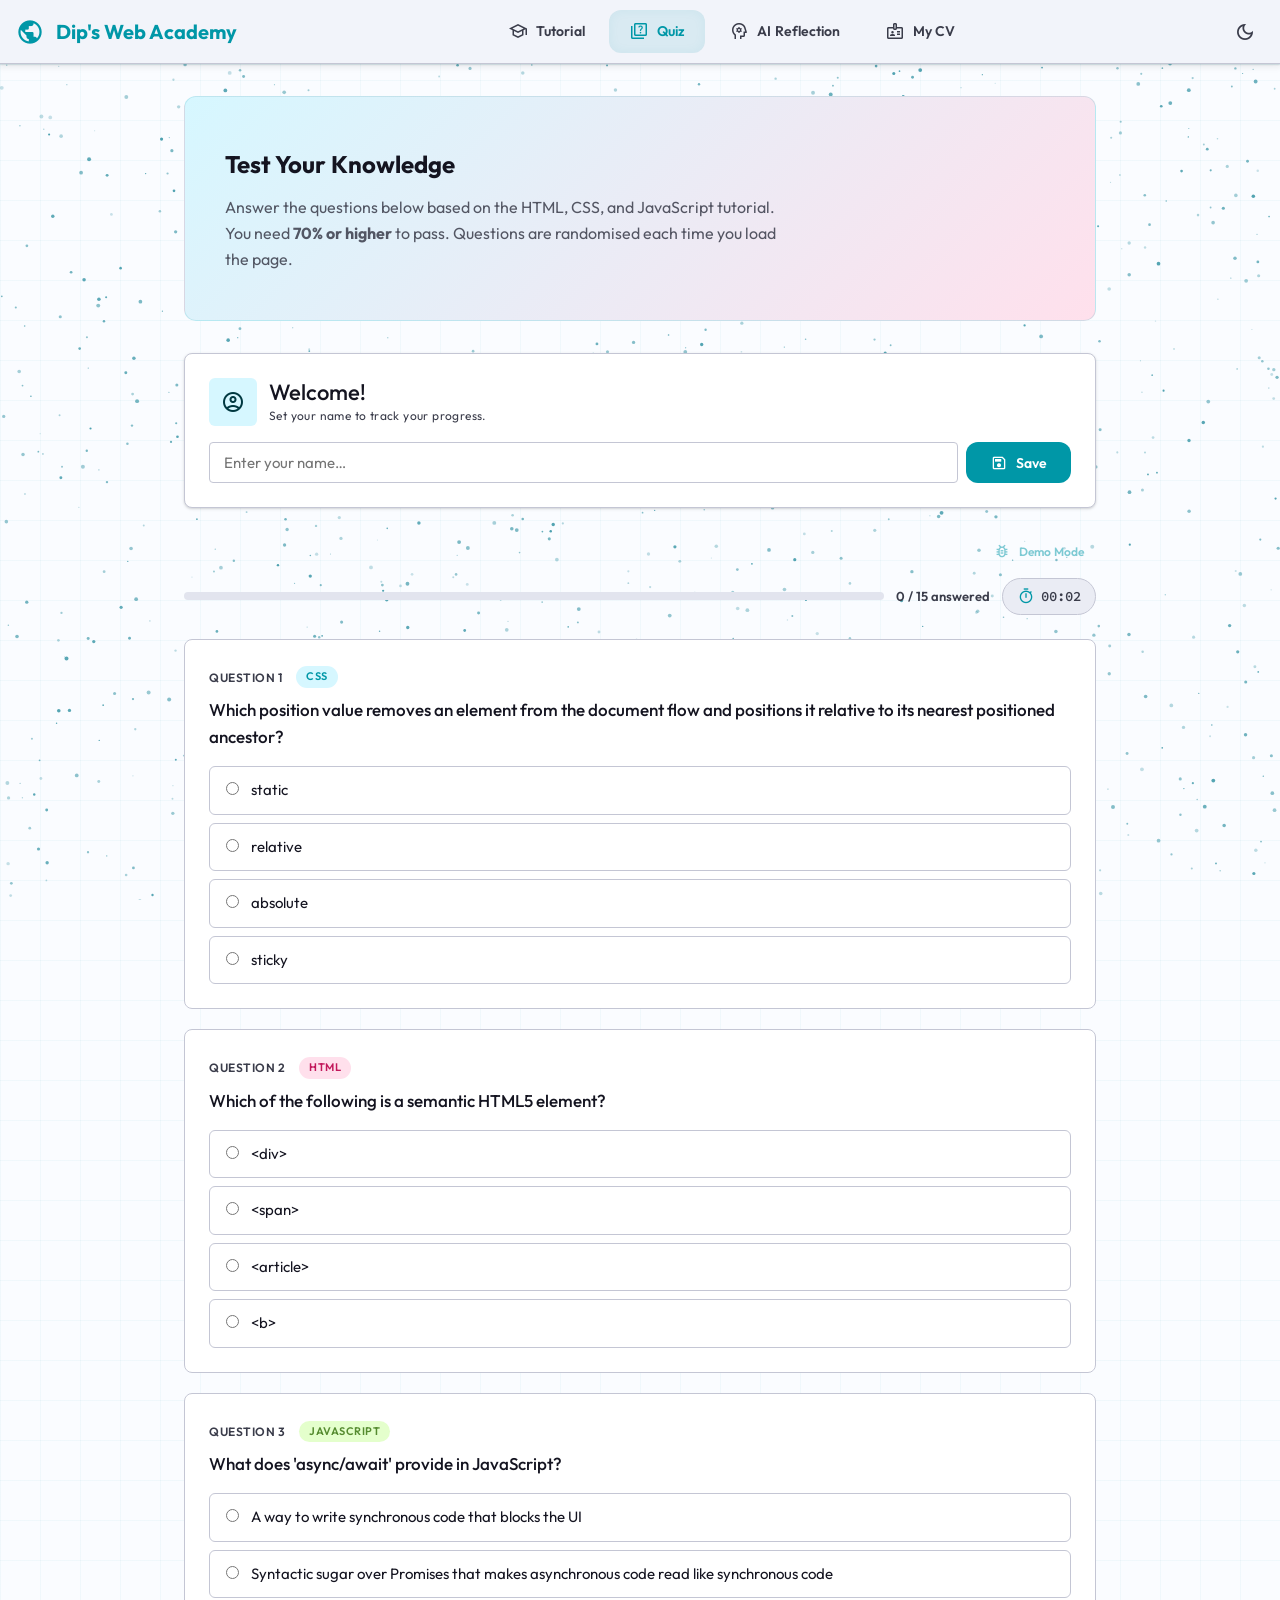
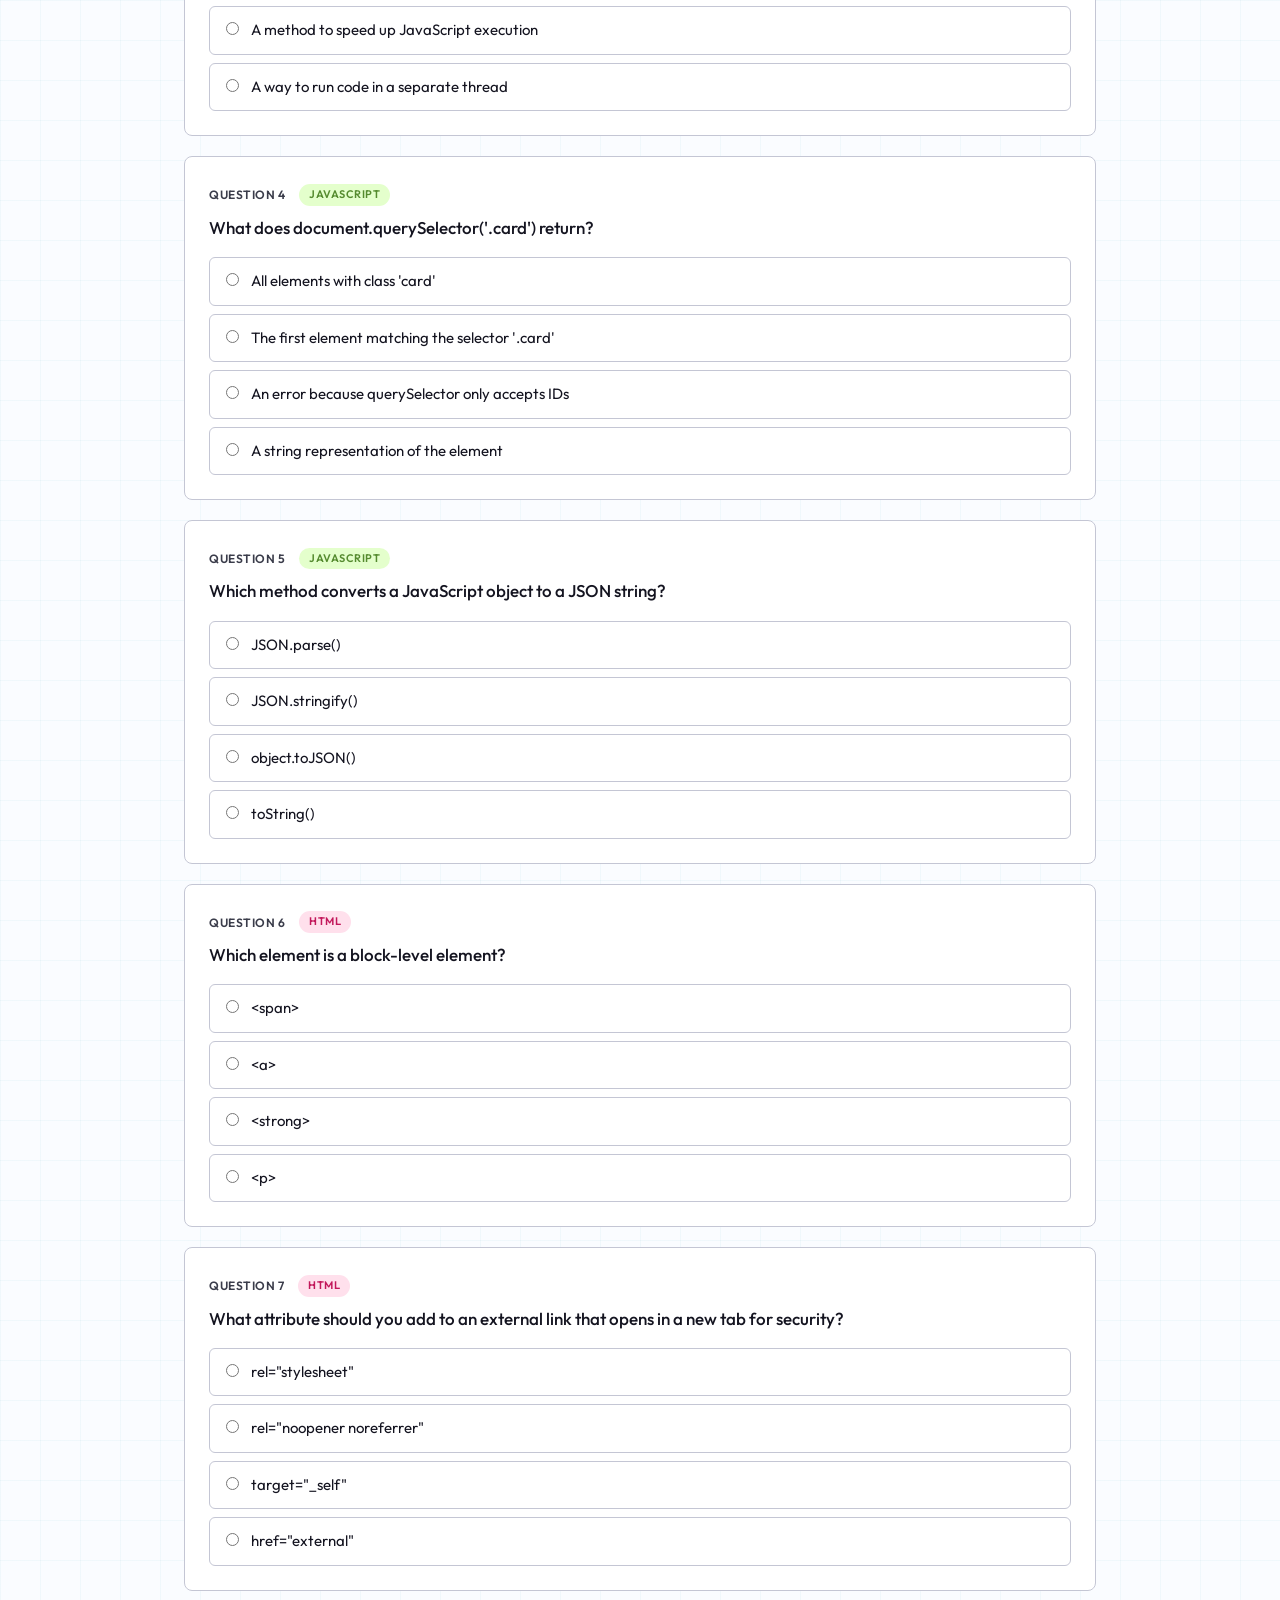
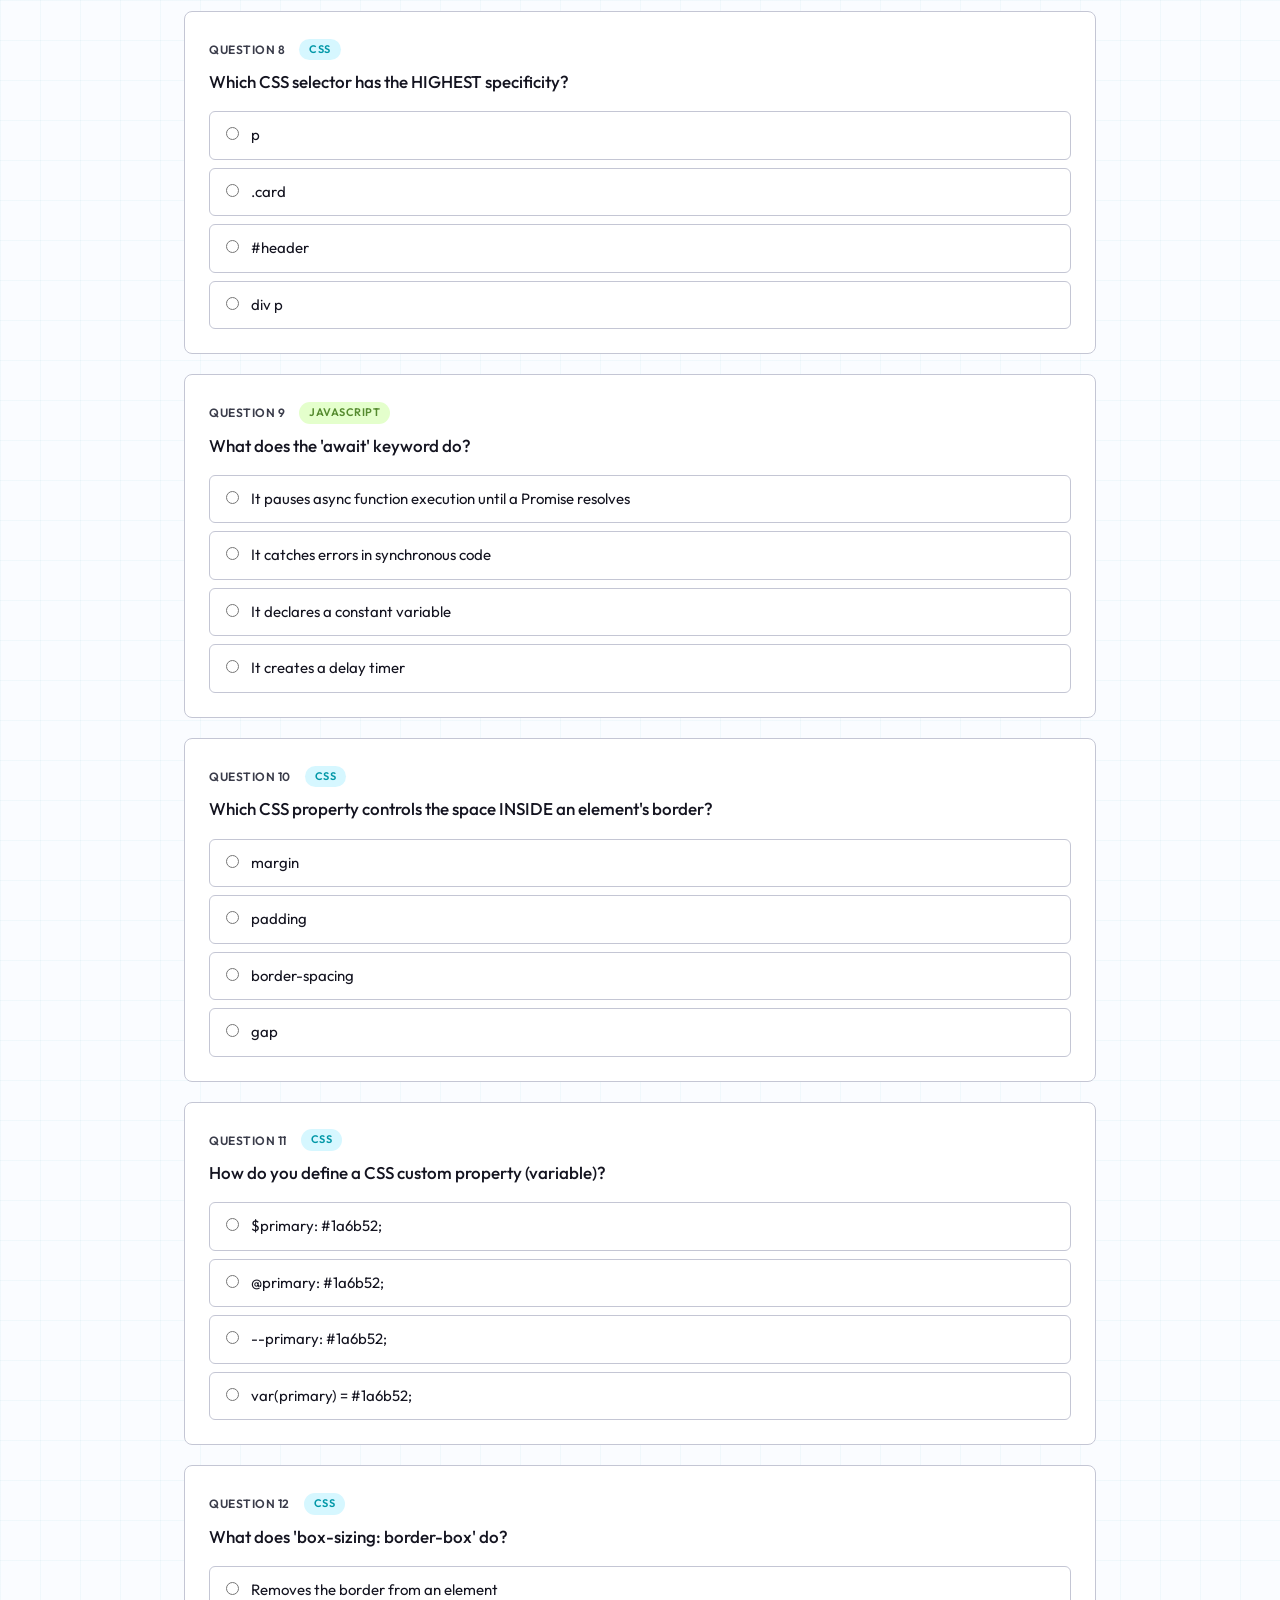
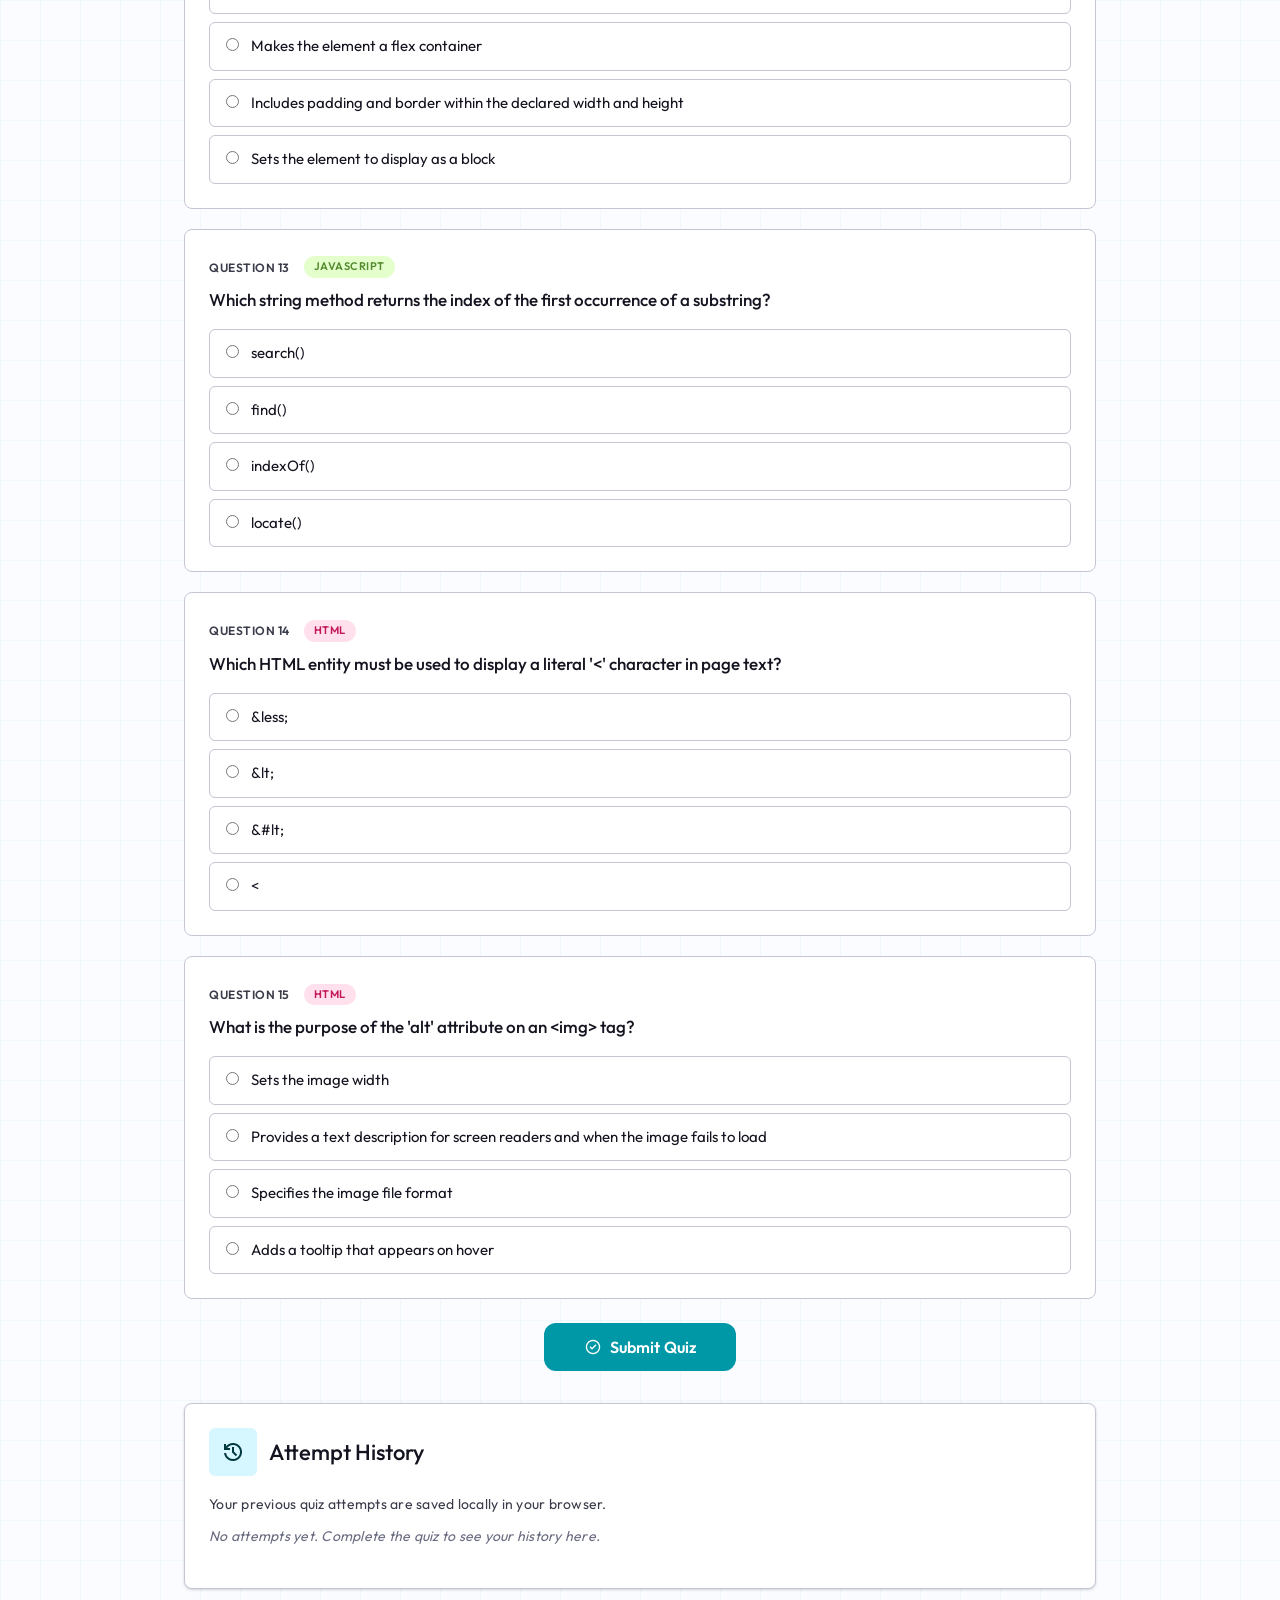
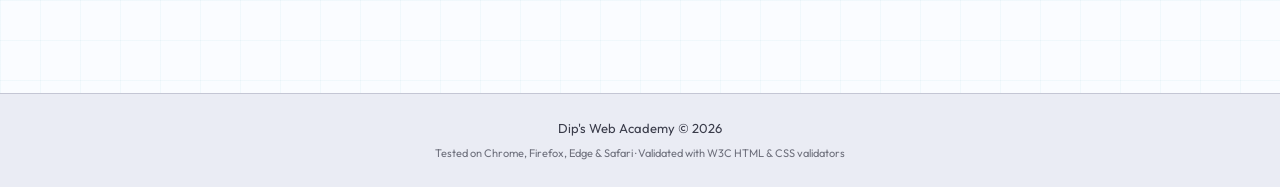
==== quiz.html @ 1a47641c "Initial commit: Dip's Web Academy Multi-page HTML/CSS/jQuery site (tutorial, quiz, AI reflection, CV" ====
<!DOCTYPE html>
<html lang="en">
<head>
  <meta charset="UTF-8">
  <meta name="viewport" content="width=device-width, initial-scale=1.0">
  <title>Dip's Web Academy - Quiz</title>

  <!-- Google Fonts (CDN) -->
  <link rel="preconnect" href="https://fonts.googleapis.com">
  <link rel="preconnect" href="https://fonts.gstatic.com" crossorigin>
  <link href="https://fonts.googleapis.com/css2?family=Outfit:wght@300;400;500;600;700&amp;family=Source+Code+Pro:wght@400;500;600&amp;display=swap" rel="stylesheet">

  <!-- Material Symbols (CDN) -->
  <link href="https://fonts.googleapis.com/css2?family=Material+Symbols+Outlined:opsz,wght,FILL,GRAD@20..48,100..700,0..1,-50..200" rel="stylesheet">

  <!-- jQuery (CDN) -->
  <script src="https://cdnjs.cloudflare.com/ajax/libs/jquery/3.7.1/jquery.min.js"></script>

  <!-- Favicon -->
  <link rel="icon" type="image/svg+xml" href="favicon.svg">

  <!-- Shared Stylesheet -->
  <link rel="stylesheet" href="css/style.css">
  <link rel="stylesheet" href="css/quiz.css">

  <!-- Quiz-specific styles (inline to keep single-file scope) -->
</head>
<body>

  <!-- Skip-to-content link (accessibility) -->
  <a href="#main-content" class="skip-link">Skip to main content</a>

  <!-- ====================================================
       TOP APP BAR
       ==================================================== -->
  <header class="top-app-bar" role="banner">
    <a href="index.html" class="top-app-bar__brand" aria-label="Home">
      <span class="material-symbols-outlined">public</span>
      Dip's Web Academy
    </a>
    <nav class="top-app-bar__nav" aria-label="Main navigation">
      <a href="index.html" class="nav-link">
        <span class="material-symbols-outlined">school</span> Tutorial
      </a>
      <a href="quiz.html" class="nav-link active">
        <span class="material-symbols-outlined">quiz</span> Quiz
      </a>
      <a href="reflection.html" class="nav-link">
        <span class="material-symbols-outlined">psychology</span> AI Reflection
      </a>
      <a href="cv.html" class="nav-link">
        <span class="material-symbols-outlined">badge</span> My CV
      </a>
    </nav>
    <button class="theme-toggle" id="themeToggleBtn" aria-label="Toggle dark mode" title="Toggle dark mode">
      <span class="material-symbols-outlined" id="themeToggleIcon">dark_mode</span>
    </button>
    <button class="menu-toggle" aria-label="Open navigation menu" id="menuToggleBtn">
      <span class="material-symbols-outlined">menu</span>
    </button>
  </header>

  <!-- Mobile Drawer -->
  <div class="mobile-drawer-overlay" id="drawerOverlay"></div>
  <nav class="mobile-drawer" id="mobileDrawer" aria-label="Mobile navigation">
    <div class="mobile-drawer__header"><span class="material-symbols-outlined">public</span> Dip's Web Academy</div>
    <a href="index.html" class="nav-link"><span class="material-symbols-outlined">school</span> Tutorial</a>
    <a href="quiz.html" class="nav-link active"><span class="material-symbols-outlined">quiz</span> Quiz</a>
    <a href="reflection.html" class="nav-link"><span class="material-symbols-outlined">psychology</span> AI Reflection</a>
    <a href="cv.html" class="nav-link"><span class="material-symbols-outlined">badge</span> My CV</a>
  </nav>

  <!-- ====================================================
       MAIN CONTENT
       ==================================================== -->
  <main class="main-content" id="main-content">
    <div class="page-container">

      <!-- Hero -->
      <section class="tutorial-hero fade-in" style="margin-bottom:32px;">
        <h1 class="headline-large">Test Your Knowledge</h1>
        <p class="body-large">
          Answer the questions below based on the HTML, CSS, and JavaScript
          tutorial. You need <strong>70% or higher</strong> to pass. Questions
          are randomised each time you load the page.
        </p>
      </section>

      <!-- User Profile (persists between sessions) -->
      <section class="card card--elevated fade-in" id="profileCard" style="margin-bottom:24px;">
        <div class="card__header">
          <div class="card__icon"><span class="material-symbols-outlined">account_circle</span></div>
          <div>
            <h2 class="title-large" id="profileGreeting">Welcome!</h2>
            <p class="body-small" style="color:var(--md-sys-color-on-surface-variant);">Set your name to track your progress.</p>
          </div>
        </div>

        <!-- Name input form (shown when no name is set) -->
        <div id="nameInputArea">
          <div style="display:flex; gap:8px; flex-wrap:wrap; margin-top:12px;">
            <input type="text" id="nameInput" placeholder="Enter your name…" maxlength="40"
                   style="flex:1; min-width:200px; padding:10px 14px; border:1px solid var(--md-sys-color-outline-variant); border-radius:var(--md-sys-shape-corner-sm); background:var(--md-sys-color-surface-container-lowest); color:var(--md-sys-color-on-surface); font-family:inherit; font-size:0.9375rem;">
            <button class="btn btn--filled" id="saveNameBtn">
              <span class="material-symbols-outlined">save</span> Save
            </button>
          </div>
        </div>

        <!-- Profile stats (shown when name is set) -->
        <div id="profileStats" style="display:none;">
          <div class="profile-stats-grid">
            <div class="profile-stat">
              <span class="profile-stat__num" id="statAttempts">0</span>
              <span class="profile-stat__label">Attempts</span>
            </div>
            <div class="profile-stat">
              <span class="profile-stat__num" id="statBest"> - </span>
              <span class="profile-stat__label">Best Score</span>
            </div>
            <div class="profile-stat">
              <span class="profile-stat__num" id="statAvg"> - </span>
              <span class="profile-stat__label">Average</span>
            </div>
            <div class="profile-stat">
              <span class="profile-stat__num" id="statTrophies">0</span>
              <span class="profile-stat__label">Trophies</span>
            </div>
          </div>

          <!-- Trophy collection -->
          <div class="trophy-collection">
            <div class="trophy-collection__title">Trophy Collection</div>
            <div class="trophy-collection__grid">
              <div class="trophy-mini trophy-mini--gold">
                <span class="material-symbols-outlined">emoji_events</span>
                <div><strong id="trophyGold">0</strong> Gold</div>
              </div>
              <div class="trophy-mini trophy-mini--silver">
                <span class="material-symbols-outlined">emoji_events</span>
                <div><strong id="trophySilver">0</strong> Silver</div>
              </div>
              <div class="trophy-mini trophy-mini--bronze">
                <span class="material-symbols-outlined">emoji_events</span>
                <div><strong id="trophyBronze">0</strong> Bronze</div>
              </div>
            </div>
          </div>

          <button class="btn btn--text" id="changeNameBtn" style="margin-top:8px;">
            <span class="material-symbols-outlined">edit</span> Change name
          </button>
        </div>
      </section>

      <!-- Loading State: Skeleton placeholders (shown while AJAX fetches) -->
      <div id="quizLoading">
        <!-- Skeleton progress bar -->
        <div style="display:flex; align-items:center; gap:12px; margin-bottom:24px;">
          <div class="skeleton" style="flex:1; height:8px; border-radius:4px;"></div>
          <div class="skeleton" style="width:90px; height:14px;"></div>
        </div>
        <!-- Skeleton question cards -->
        <div class="skeleton-card">
          <div class="skeleton skeleton-line--short" style="margin-bottom:12px;"></div>
          <div class="skeleton skeleton-line--title"></div>
          <div style="display:flex; flex-direction:column; gap:8px; margin-top:16px;">
            <div class="skeleton skeleton-line" style="height:44px; width:100%;"></div>
            <div class="skeleton skeleton-line" style="height:44px; width:100%;"></div>
            <div class="skeleton skeleton-line" style="height:44px; width:100%;"></div>
            <div class="skeleton skeleton-line" style="height:44px; width:95%;"></div>
          </div>
        </div>
        <div class="skeleton-card">
          <div class="skeleton skeleton-line--short" style="margin-bottom:12px;"></div>
          <div class="skeleton skeleton-line--title"></div>
          <div style="display:flex; flex-direction:column; gap:8px; margin-top:16px;">
            <div class="skeleton skeleton-line" style="height:44px; width:100%;"></div>
            <div class="skeleton skeleton-line" style="height:44px; width:100%;"></div>
            <div class="skeleton skeleton-line" style="height:44px; width:98%;"></div>
            <div class="skeleton skeleton-line" style="height:44px; width:100%;"></div>
          </div>
        </div>
        <div class="skeleton-card">
          <div class="skeleton skeleton-line--short" style="margin-bottom:12px;"></div>
          <div class="skeleton skeleton-line--title"></div>
          <div style="display:flex; flex-direction:column; gap:8px; margin-top:16px;">
            <div class="skeleton skeleton-line" style="height:44px; width:100%;"></div>
            <div class="skeleton skeleton-line" style="height:44px; width:96%;"></div>
            <div class="skeleton skeleton-line" style="height:44px; width:100%;"></div>
            <div class="skeleton skeleton-line" style="height:44px; width:92%;"></div>
          </div>
        </div>
      </div>

      <!-- Error State (shown if AJAX fails) -->
      <div id="quizError" class="quiz-error" style="display:none;">
        <span class="material-symbols-outlined">error</span>
        <h2 class="headline-small" id="quizErrorTitle">Failed to Load Questions</h2>
        <p class="body-medium" id="quizErrorMsg">Please check that the data file exists and try again.</p>
        <button class="btn btn--filled" id="quizRetryBtn" style="margin-top:16px;">
          <span class="material-symbols-outlined">refresh</span> Retry
        </button>
      </div>

      <!-- Quiz Container (questions rendered here dynamically) -->
      <div id="quizContainer" style="display:none;">

        <!-- Demo Mode Panel (for instructor demonstration) -->
        <div id="demoPanelToggle" style="text-align:right; margin-bottom:8px;">
          <button class="btn btn--text" id="demoToggleBtn" style="font-size:0.75rem; opacity:0.5;">
            <span class="material-symbols-outlined icon-sm">bug_report</span>
            Demo Mode
          </button>
        </div>
        <div id="demoPanel" style="display:none; margin-bottom:24px; padding:20px; border-radius:var(--md-sys-shape-corner-lg); border:2px dashed var(--md-sys-color-outline-variant); background:var(--md-sys-color-surface-container);">
          <div style="display:flex; align-items:center; gap:8px; margin-bottom:12px;">
            <span class="material-symbols-outlined" style="font-size:20px; color:var(--md-sys-color-primary);">science</span>
            <span class="title-medium" style="color:var(--md-sys-color-primary);">Instructor Demo Mode</span>
          </div>
          <p class="body-small" style="color:var(--md-sys-color-on-surface-variant); margin-bottom:16px;">
            Simulate quiz results instantly without answering all questions. This triggers the full scoring flow, result display, reward API call (on pass), answer review, and localStorage history - identical to a real submission.
          </p>
          <div style="display:flex; flex-wrap:wrap; gap:10px; margin-bottom:12px;">
            <div style="flex:1; min-width:120px;">
              <label class="label-large" style="display:block; margin-bottom:4px;">Simulated Score</label>
              <select id="demoScoreSelect" style="width:100%; padding:8px 12px; border:1px solid var(--md-sys-color-outline-variant); border-radius:var(--md-sys-shape-corner-sm); font-family:var(--md-sys-typescale-code-font); font-size:0.875rem; background:var(--md-sys-color-surface-container-lowest); color:var(--md-sys-color-on-surface);">
                <option value="100">100% - Perfect Score (15/15)</option>
                <option value="87">87% - High Pass (13/15)</option>
                <option value="73" selected>73% - Just Passing (11/15)</option>
                <option value="60">60% - Fail (9/15)</option>
                <option value="33">33% - Low Fail (5/15)</option>
                <option value="0">0% - Zero (0/15)</option>
              </select>
            </div>
          </div>
          <div style="display:flex; gap:8px; flex-wrap:wrap;">
            <button class="btn btn--filled" id="demoSimulateBtn">
              <span class="material-symbols-outlined">play_arrow</span> Simulate Result
            </button>
            <p class="body-small" style="color:var(--md-sys-color-on-surface-variant); align-self:center; margin:0;">
              This will skip to the results screen immediately.
            </p>
          </div>
        </div>

        <!-- Progress Bar -->
        <div class="quiz-progress fade-in">
          <div class="quiz-progress__bar">
            <div class="quiz-progress__fill" id="progressFill"></div>
          </div>
          <span class="quiz-progress__text" id="progressText">0 / 0 answered</span>
          <span class="quiz-timer" id="quizTimer">
            <span class="material-symbols-outlined">timer</span>
            <span id="quizTimerDisplay">00:00</span>
          </span>
        </div>

        <!-- Questions inserted here by JS -->
        <div id="questionsWrapper"></div>

        <!-- Validation message area -->
        <div id="quizValidationMsg" style="display:none; margin-bottom:16px; padding:14px 20px; border-radius:var(--md-sys-shape-corner-sm); background:var(--md-sys-color-error-container); color:var(--md-sys-color-on-error-container); font-weight:600; font-size:0.875rem;">
          <span class="material-symbols-outlined" style="font-size:18px; vertical-align:middle;">warning</span>
          Please answer all questions before submitting. Unanswered questions are highlighted below.
        </div>

        <!-- Submit Button -->
        <div style="text-align:center; margin-top:24px; margin-bottom:32px;">
          <button class="btn btn--filled" id="submitQuizBtn" style="padding:14px 40px; font-size:1rem;">
            <span class="material-symbols-outlined">check_circle</span>
            Submit Quiz
          </button>
        </div>
      </div>

      <!-- Results Section (hidden until submission) -->
      <div id="resultsSection" style="display:none;">

        <!-- Score Card -->
        <div id="resultCard" class="result-card fade-in"></div>

        <!-- Achievement Badge (shown on all completions) -->
        <div id="rewardCard" class="reward-card fade-in" style="display:none;">
          <div id="rewardContent"></div>
        </div>

        <!-- Review answers -->
        <div class="card card--elevated fade-in">
          <div class="card__header">
            <div class="card__icon"><span class="material-symbols-outlined">checklist</span></div>
            <div><h2 class="title-large">Review Your Answers</h2></div>
          </div>
          <div id="reviewWrapper"></div>
        </div>

        <!-- Actions -->
        <div style="display:flex; gap:12px; flex-wrap:wrap; justify-content:center; margin-top:24px; margin-bottom:32px;">
          <button class="btn btn--filled" id="retakeBtn">
            <span class="material-symbols-outlined">refresh</span> Retake Quiz
          </button>
          <a href="index.html" class="btn btn--outlined">
            <span class="material-symbols-outlined">school</span> Back to Tutorial
          </a>
        </div>
      </div>

      <!-- Attempt History (persisted in localStorage) -->
      <section class="card card--elevated fade-in" id="historySection" style="margin-top:32px;">
        <div class="card__header">
          <div class="card__icon"><span class="material-symbols-outlined">history</span></div>
          <div><h2 class="title-large">Attempt History</h2></div>
        </div>
        <p class="body-medium" style="color:var(--md-sys-color-on-surface-variant); margin-bottom:8px;">
          Your previous quiz attempts are saved locally in your browser.
        </p>
        <div id="historyContent">
          <p class="body-medium" style="color:var(--md-sys-color-outline); font-style:italic;">No attempts yet.</p>
        </div>
        <div style="margin-top:16px; display:flex; gap:8px;">
          <button class="btn btn--text" id="clearHistoryBtn" style="display:none;">
            <span class="material-symbols-outlined">delete</span> Clear History
          </button>
        </div>
      </section>

    </div><!-- /.page-container -->
  </main>

  <!-- Footer -->
  <footer class="footer">
    <p>Dip's Web Academy &copy; 2026</p>
    <p style="font-size:0.6875rem; margin-top:6px; opacity:0.7;">Tested on Chrome, Firefox, Edge &amp; Safari · Validated with W3C HTML &amp; CSS validators</p>
  </footer>

  <!-- Back to Top -->
  <button class="back-to-top" id="backToTopBtn" aria-label="Back to top" title="Back to top">
    <span class="material-symbols-outlined">keyboard_arrow_up</span>
  </button>

  <!-- Snackbar -->
  <div class="snackbar" id="snackbar"></div>

  <script src="js/shared.js"></script>
  <!-- Quiz Script -->
  <script src="js/quiz.js"></script>
</body>
</html>
---- css/style.css ----
/* ============================================================
   MATERIAL DESIGN 3 – CUSTOM THEME
   Unified visual identity for the entire web application.
   Uses MD3 color tokens, type-scale, and elevation system.
   ============================================================ */

/* ---------- MD3 Color Tokens (Light Theme) ---------- */
:root {
  /* Primary - Neon Cyan */
  --md-sys-color-primary: #00e5ff;
  --md-sys-color-on-primary: #00232a;
  --md-sys-color-primary-container: #003844;
  --md-sys-color-on-primary-container: #80f0ff;

  /* Secondary - Neon Magenta */
  --md-sys-color-secondary: #ff2d95;
  --md-sys-color-on-secondary: #3a0020;
  --md-sys-color-secondary-container: #520035;
  --md-sys-color-on-secondary-container: #ffa8d0;

  /* Tertiary - Neon Lime */
  --md-sys-color-tertiary: #b8ff00;
  --md-sys-color-on-tertiary: #1a2800;
  --md-sys-color-tertiary-container: #2a3d00;
  --md-sys-color-on-tertiary-container: #d4ff66;

  /* Error - Neon Red */
  --md-sys-color-error: #ff4455;
  --md-sys-color-on-error: #400008;
  --md-sys-color-error-container: #5c0010;
  --md-sys-color-on-error-container: #ffa0a8;

  /* Surface & Background - Charcoal */
  --md-sys-color-surface: #121218;
  --md-sys-color-on-surface: #e0e4ec;
  --md-sys-color-surface-variant: #2a2a36;
  --md-sys-color-on-surface-variant: #b0b4c0;
  --md-sys-color-surface-container-lowest: #0d0d14;
  --md-sys-color-surface-container-low: #181820;
  --md-sys-color-surface-container: #1e1e28;
  --md-sys-color-surface-container-high: #262630;
  --md-sys-color-surface-container-highest: #30303c;
  --md-sys-color-inverse-surface: #e0e4ec;
  --md-sys-color-inverse-on-surface: #121218;

  /* Outline */
  --md-sys-color-outline: #6a6a7a;
  --md-sys-color-outline-variant: #3a3a4a;

  /* Elevation - neon glow tints */
  --md-sys-elevation-1: 0 1px 4px rgba(0,229,255,.06), 0 1px 2px rgba(0,0,0,.20);
  --md-sys-elevation-2: 0 2px 8px rgba(0,229,255,.08), 0 1px 3px rgba(0,0,0,.24);
  --md-sys-elevation-3: 0 4px 12px rgba(0,229,255,.10), 0 2px 4px rgba(0,0,0,.28);

  /* Type scale */
  --md-sys-typescale-display-font: 'Outfit', sans-serif;
  --md-sys-typescale-body-font: 'Outfit', sans-serif;
  --md-sys-typescale-code-font: 'Source Code Pro', monospace;

  /* Shape - sharper corners for cyberpunk */
  --md-sys-shape-corner-xs: 2px;
  --md-sys-shape-corner-sm: 4px;
  --md-sys-shape-corner-md: 6px;
  --md-sys-shape-corner-lg: 8px;
  --md-sys-shape-corner-xl: 12px;

  /* Motion */
  --md-sys-motion-duration-short: 200ms;
  --md-sys-motion-duration-medium: 400ms;
  --md-sys-motion-easing-standard: cubic-bezier(0.2, 0, 0, 1);
  --md-sys-motion-easing-emphasized: cubic-bezier(0.2, 0, 0, 1);

  /* Cyberpunk extras */
  --cp-glow-cyan: 0 0 12px rgba(0,229,255,.3);
  --cp-glow-magenta: 0 0 12px rgba(255,45,149,.3);
  --cp-glow-lime: 0 0 12px rgba(184,255,0,.3);
}

/* ---------- Deep Dark (Midnight) ---------- */
/* Even deeper cyberpunk void for system dark preference */
@media (prefers-color-scheme: dark) {
  :root:not(.light):not(.dark) {
    --md-sys-color-surface: #06060c;
    --md-sys-color-surface-container-lowest: #04040a;
    --md-sys-color-surface-container-low: #0c0c16;
    --md-sys-color-surface-container: #12121e;
    --md-sys-color-surface-container-high: #1a1a28;
    --md-sys-color-surface-container-highest: #242434;
    --md-sys-color-outline-variant: #2a2a3c;
    --cp-glow-cyan: 0 0 16px rgba(0,229,255,.35);
    --cp-glow-magenta: 0 0 16px rgba(255,45,149,.35);
  }
}

/* Manual dark mode (Midnight) */
:root.dark {
  --md-sys-color-surface: #06060c;
  --md-sys-color-surface-container-lowest: #04040a;
  --md-sys-color-surface-container-low: #0c0c16;
  --md-sys-color-surface-container: #12121e;
  --md-sys-color-surface-container-high: #1a1a28;
  --md-sys-color-surface-container-highest: #242434;
  --md-sys-color-outline-variant: #2a2a3c;
  --cp-glow-cyan: 0 0 16px rgba(0,229,255,.35);
  --cp-glow-magenta: 0 0 16px rgba(255,45,149,.35);
}

/* Manual light mode (White Neon - light cyberpunk) */
:root.light {
  --md-sys-color-primary: #0097a7;
  --md-sys-color-on-primary: #ffffff;
  --md-sys-color-primary-container: #d6f7ff;
  --md-sys-color-on-primary-container: #003840;
  --md-sys-color-secondary: #c2185b;
  --md-sys-color-on-secondary: #ffffff;
  --md-sys-color-secondary-container: #ffe0ec;
  --md-sys-color-on-secondary-container: #3e0020;
  --md-sys-color-tertiary: #558b2f;
  --md-sys-color-on-tertiary: #ffffff;
  --md-sys-color-tertiary-container: #e4ffcc;
  --md-sys-color-on-tertiary-container: #1a2e00;
  --md-sys-color-error: #d32f2f;
  --md-sys-color-on-error: #ffffff;
  --md-sys-color-error-container: #ffdad6;
  --md-sys-color-on-error-container: #410002;
  --md-sys-color-surface: #fafcff;
  --md-sys-color-on-surface: #141420;
  --md-sys-color-surface-variant: #e8eaf0;
  --md-sys-color-on-surface-variant: #3a3c4a;
  --md-sys-color-surface-container-lowest: #ffffff;
  --md-sys-color-surface-container-low: #f2f4fa;
  --md-sys-color-surface-container: #eaecf4;
  --md-sys-color-surface-container-high: #e2e4ee;
  --md-sys-color-surface-container-highest: #dadce8;
  --md-sys-color-inverse-surface: #1a1a28;
  --md-sys-color-inverse-on-surface: #eceef6;
  --md-sys-color-outline: #6a6c80;
  --md-sys-color-outline-variant: #c4c6d4;
  --md-sys-elevation-1: 0 1px 3px 1px rgba(0,0,0,.06), 0 1px 2px rgba(0,0,0,.10);
  --md-sys-elevation-2: 0 2px 6px 2px rgba(0,0,0,.06), 0 1px 2px rgba(0,0,0,.10);
  --md-sys-elevation-3: 0 4px 8px 3px rgba(0,0,0,.06), 0 1px 3px rgba(0,0,0,.10);
  --cp-glow-cyan: 0 0 12px rgba(0,151,167,.2);
  --cp-glow-magenta: 0 0 12px rgba(194,24,91,.2);
  --cp-glow-lime: 0 0 12px rgba(85,139,47,.2);
}

/* ============================================================
   RESET & BASE
   ============================================================ */
*,
*::before,
*::after {
  margin: 0;
  padding: 0;
  box-sizing: border-box;
}

html {
  scroll-behavior: smooth;
  font-size: 16px;
}

body {
  font-family: var(--md-sys-typescale-body-font);
  background-color: var(--md-sys-color-surface);
  background-image:
    linear-gradient(rgba(0,229,255,.02) 1px, transparent 1px),
    linear-gradient(90deg, rgba(0,229,255,.02) 1px, transparent 1px);
  background-size: 40px 40px;
  color: var(--md-sys-color-on-surface);
  line-height: 1.6;
  -webkit-font-smoothing: antialiased;
  -moz-osx-font-smoothing: grayscale;
}

/* Starfield canvas - sits behind all content */
#starfield {
  position: fixed;
  top: 0;
  left: 0;
  width: 100%;
  height: 100%;
  z-index: -1;
  pointer-events: none;
}

/* ============================================================
   TYPOGRAPHY – MD3 TYPE SCALE
   ============================================================ */
.headline-medium { font-size: 1.75rem;   line-height: 2.25rem; font-weight: 500; }
.headline-small  { font-size: 1.5rem;    line-height: 2rem;    font-weight: 500; }

.title-large  { font-size: 1.375rem; line-height: 1.75rem; font-weight: 500; }
.title-medium { font-size: 1rem;     line-height: 1.5rem;  font-weight: 600; letter-spacing: 0.15px; }
.body-medium { font-size: 0.875rem; line-height: 1.5rem;  font-weight: 400; letter-spacing: 0.25px; }
.body-small  { font-size: 0.75rem;  line-height: 1.25rem; font-weight: 400; letter-spacing: 0.4px; }

.label-large  { font-size: 0.875rem; line-height: 1.25rem; font-weight: 600; letter-spacing: 0.1px; }

/* ============================================================
   NAVIGATION BAR (Top App Bar – MD3)
   ============================================================ */
.top-app-bar {
  position: fixed;
  top: 0;
  left: 0;
  right: 0;
  z-index: 1000;
  display: flex;
  align-items: center;
  justify-content: space-between;
  height: 64px;
  padding: 0 16px;
  background-color: var(--md-sys-color-surface-container-low);
  border-bottom: 1px solid var(--md-sys-color-outline-variant);
  box-shadow: 0 1px 0 rgba(0,229,255,.08), var(--md-sys-elevation-2);
  transition: box-shadow var(--md-sys-motion-duration-short) var(--md-sys-motion-easing-standard);
}

.top-app-bar__brand {
  display: flex;
  align-items: center;
  gap: 12px;
  text-decoration: none;
  color: var(--md-sys-color-primary);
  font-weight: 700;
  font-size: 1.25rem;
}

.top-app-bar__brand .material-symbols-outlined {
  font-size: 28px;
}

/* Desktop navigation links */
.top-app-bar__nav {
  display: flex;
  align-items: center;
  gap: 4px;
}

.nav-link {
  position: relative;
  display: inline-flex;
  align-items: center;
  gap: 8px;
  padding: 10px 20px;
  border-radius: var(--md-sys-shape-corner-xl);
  text-decoration: none;
  font-size: 0.875rem;
  font-weight: 600;
  letter-spacing: 0.1px;
  color: var(--md-sys-color-on-surface-variant);
  transition: background-color var(--md-sys-motion-duration-short) var(--md-sys-motion-easing-standard),
              color var(--md-sys-motion-duration-short) var(--md-sys-motion-easing-standard);
}

.nav-link:hover {
  background-color: var(--md-sys-color-surface-container-high);
  color: var(--md-sys-color-on-surface);
}

.nav-link.active {
  background-color: var(--md-sys-color-primary-container);
  color: var(--md-sys-color-on-primary-container);
}

.nav-link .material-symbols-outlined {
  font-size: 20px;
}

/* Hamburger menu button (mobile) */
.menu-toggle {
  display: none;
  border: none;
  background: none;
  cursor: pointer;
  color: var(--md-sys-color-on-surface);
  padding: 8px;
  border-radius: 50%;
}

.menu-toggle:hover {
  background-color: var(--md-sys-color-surface-container-high);
}

.menu-toggle .material-symbols-outlined {
  font-size: 24px;
}

/* Mobile drawer */
.mobile-drawer-overlay {
  display: none;
  position: fixed;
  inset: 0;
  background-color: rgba(0, 0, 0, 0.4);
  z-index: 1100;
  opacity: 0;
  transition: opacity var(--md-sys-motion-duration-medium) var(--md-sys-motion-easing-standard);
}

.mobile-drawer-overlay.open {
  opacity: 1;
}

.mobile-drawer {
  position: fixed;
  top: 0;
  left: 0;
  bottom: 0;
  width: 280px;
  background-color: var(--md-sys-color-surface-container-low);
  z-index: 1200;
  transform: translateX(-100%);
  transition: transform var(--md-sys-motion-duration-medium) var(--md-sys-motion-easing-emphasized);
  border-radius: 0 var(--md-sys-shape-corner-lg) var(--md-sys-shape-corner-lg) 0;
  padding: 16px 12px;
  display: flex;
  flex-direction: column;
  gap: 4px;
}

.mobile-drawer.open {
  transform: translateX(0);
}

.mobile-drawer__header {
  display: flex;
  align-items: center;
  gap: 12px;
  padding: 12px;
  margin-bottom: 8px;
  color: var(--md-sys-color-primary);
  font-weight: 700;
  font-size: 1.25rem;
}

.mobile-drawer .nav-link {
  width: 100%;
  padding: 14px 20px;
  border-radius: var(--md-sys-shape-corner-xl);
  font-size: 0.9375rem;
}

/* ============================================================
   MAIN CONTENT LAYOUT
   ============================================================ */
.main-content {
  margin-top: 64px;
  min-height: calc(100vh - 64px);
}

.page-container {
  max-width: 960px;
  margin: 0 auto;
  padding: 32px 24px 80px;
}

/* ============================================================
   MD3 CARDS
   ============================================================ */
.card {
  background-color: var(--md-sys-color-surface-container-lowest);
  border-radius: var(--md-sys-shape-corner-lg);
  border: 1px solid var(--md-sys-color-outline-variant);
  padding: 24px;
  margin-bottom: 24px;
  transition: box-shadow var(--md-sys-motion-duration-short) var(--md-sys-motion-easing-standard);
}

.card--elevated {
  border: none;
  box-shadow: var(--md-sys-elevation-1);
}

.card--elevated:hover {
  box-shadow: var(--md-sys-elevation-2);
}

.card--filled {
  background-color: var(--md-sys-color-surface-container-high);
  border: none;
}

.card__header {
  display: flex;
  align-items: center;
  gap: 12px;
  margin-bottom: 16px;
}

.card__icon {
  display: flex;
  align-items: center;
  justify-content: center;
  width: 48px;
  height: 48px;
  border-radius: var(--md-sys-shape-corner-md);
  background-color: var(--md-sys-color-primary-container);
  color: var(--md-sys-color-on-primary-container);
}

.card__icon .material-symbols-outlined {
  font-size: 24px;
}

/* ============================================================
   MD3 BUTTONS
   ============================================================ */
.btn {
  display: inline-flex;
  align-items: center;
  gap: 8px;
  padding: 10px 24px;
  border: none;
  border-radius: var(--md-sys-shape-corner-xl);
  font-family: var(--md-sys-typescale-body-font);
  font-size: 0.875rem;
  font-weight: 600;
  letter-spacing: 0.1px;
  cursor: pointer;
  text-decoration: none;
  transition: box-shadow var(--md-sys-motion-duration-short) var(--md-sys-motion-easing-standard),
              background-color var(--md-sys-motion-duration-short) var(--md-sys-motion-easing-standard);
}

.btn--filled {
  background-color: var(--md-sys-color-primary);
  color: var(--md-sys-color-on-primary);
}

.btn--filled:hover {
  box-shadow: var(--md-sys-elevation-1);
}

.btn--tonal {
  background-color: var(--md-sys-color-secondary-container);
  color: var(--md-sys-color-on-secondary-container);
}

.btn--tonal:hover {
  box-shadow: var(--md-sys-elevation-1);
}

.btn--outlined {
  background-color: transparent;
  color: var(--md-sys-color-primary);
  border: 1px solid var(--md-sys-color-outline);
}

.btn--outlined:hover {
  background-color: var(--md-sys-color-primary);
  color: var(--md-sys-color-on-primary);
}

.btn--text {
  background: none;
  color: var(--md-sys-color-primary);
  padding: 10px 12px;
}

.btn--text:hover {
  background-color: var(--md-sys-color-primary-container);
}

.btn .material-symbols-outlined {
  font-size: 18px;
}

/* ============================================================
   CODE BLOCKS & SNIPPETS
   ============================================================ */
pre, code {
  font-family: var(--md-sys-typescale-code-font);
}

code {
  background-color: var(--md-sys-color-surface-container-high);
  padding: 2px 6px;
  border-radius: var(--md-sys-shape-corner-xs);
  font-size: 0.875em;
  color: var(--md-sys-color-primary);
}

pre {
  background-color: var(--md-sys-color-surface-container-highest);
  border-radius: var(--md-sys-shape-corner-md);
  padding: 20px;
  overflow-x: auto;
  margin: 16px 0;
  line-height: 1.65;
  border: 1px solid var(--md-sys-color-outline-variant);
}

pre code {
  background: none;
  padding: 0;
  color: var(--md-sys-color-on-surface);
  font-size: 0.8125rem;
}

/* ============================================================
   TUTORIAL PAGE STYLES
   ============================================================ */

/* Hero banner */
.tutorial-hero {
  background: linear-gradient(135deg, var(--md-sys-color-primary-container) 0%, var(--md-sys-color-secondary-container) 100%);
  border-radius: var(--md-sys-shape-corner-xl);
  padding: 48px 40px;
  margin-bottom: 40px;
  position: relative;
  overflow: hidden;
  border: 1px solid rgba(0,229,255,.15);
}

.tutorial-hero::after {
  content: '';
  position: absolute;
  top: -40%;
  right: -10%;
  width: 320px;
  height: 320px;
  background: var(--md-sys-color-primary);
  opacity: 0.06;
  border-radius: 50%;
}

.tutorial-hero h1 {
  font-family: var(--md-sys-typescale-display-font);
  color: var(--md-sys-color-on-primary-container);
  margin-bottom: 12px;
}

.tutorial-hero p {
  color: var(--md-sys-color-on-primary-container);
  opacity: 0.85;
  max-width: 560px;
}

/* Section chips / tabs */
.section-tabs {
  display: flex;
  gap: 8px;
  margin-bottom: 32px;
  flex-wrap: wrap;
}

.section-tab {
  display: inline-flex;
  align-items: center;
  gap: 6px;
  padding: 8px 16px;
  border-radius: var(--md-sys-shape-corner-sm);
  border: 1px solid var(--md-sys-color-outline-variant);
  background: var(--md-sys-color-surface);
  color: var(--md-sys-color-on-surface-variant);
  font-size: 0.8125rem;
  font-weight: 600;
  cursor: pointer;
  text-decoration: none;
  transition: all var(--md-sys-motion-duration-short) var(--md-sys-motion-easing-standard);
}

.section-tab:hover,
.section-tab.active {
  background-color: var(--md-sys-color-primary-container);
  color: var(--md-sys-color-on-primary-container);
  border-color: var(--md-sys-color-primary-container);
}

/* Tutorial section */
.tutorial-section {
  display: none;
  animation: fadeSlideIn var(--md-sys-motion-duration-medium) var(--md-sys-motion-easing-emphasized);
}

.tutorial-section.visible {
  display: block;
}

@keyframes fadeSlideIn {
  from { opacity: 0; transform: translateY(12px); }
  to   { opacity: 1; transform: translateY(0); }
}

/* Concept list */
.concept-list {
  list-style: none;
  padding: 0;
}

.concept-list li {
  position: relative;
  padding: 8px 0 8px 28px;
  color: var(--md-sys-color-on-surface-variant);
}

.concept-list li::before {
  content: '';
  position: absolute;
  left: 4px;
  top: 16px;
  width: 8px;
  height: 8px;
  border-radius: 50%;
  background-color: var(--md-sys-color-primary);
}

/* Interactive demo area */
.demo-area {
  background-color: var(--md-sys-color-surface-container);
  border-radius: var(--md-sys-shape-corner-md);
  padding: 20px;
  margin-top: 16px;
  border: 1px solid var(--md-sys-color-outline-variant);
}

.demo-area__label {
  display: flex;
  align-items: center;
  gap: 6px;
  font-size: 0.75rem;
  font-weight: 600;
  letter-spacing: 0.5px;
  text-transform: uppercase;
  color: var(--md-sys-color-primary);
  margin-bottom: 12px;
}

.demo-area__preview {
  background-color: var(--md-sys-color-surface-container-lowest);
  border-radius: var(--md-sys-shape-corner-sm);
  padding: 20px;
  min-height: 60px;
  border: 1px solid var(--md-sys-color-outline-variant);
}

/* Info chips */
.chip {
  display: inline-flex;
  align-items: center;
  gap: 4px;
  padding: 4px 12px;
  border-radius: var(--md-sys-shape-corner-sm);
  font-size: 0.75rem;
  font-weight: 600;
  letter-spacing: 0.5px;
}

.chip--html { background-color: #2a1520; color: #ff2d95; border: 1px solid rgba(255,45,149,.2); }
.chip--css  { background-color: #0a1a2a; color: #00e5ff; border: 1px solid rgba(0,229,255,.2); }
.chip--js   { background-color: #1a2000; color: #b8ff00; border: 1px solid rgba(184,255,0,.2); }

:root.light .chip--html { background-color: #ffe0ec; color: #c2185b; border-color: rgba(194,24,91,.2); }
:root.light .chip--css  { background-color: #d6f7ff; color: #0097a7; border-color: rgba(0,151,167,.2); }
:root.light .chip--js   { background-color: #e4ffcc; color: #558b2f; border-color: rgba(85,139,47,.2); }

@media (prefers-color-scheme: dark) {
  :root:not(.light) .chip--html { background-color: #2a1520; color: #ff2d95; }
  :root:not(.light) .chip--css  { background-color: #0a1a2a; color: #00e5ff; }
  :root:not(.light) .chip--js   { background-color: #1a2000; color: #b8ff00; }
}
:root.dark .chip--html { background-color: #2a1520; color: #ff2d95; }
:root.dark .chip--css  { background-color: #0a1a2a; color: #00e5ff; }
:root.dark .chip--js   { background-color: #1a2000; color: #b8ff00; }

/* CTA banner */
.cta-banner {
  background: linear-gradient(135deg, #003844 0%, #520035 100%);
  border-radius: var(--md-sys-shape-corner-xl);
  padding: 40px;
  text-align: center;
  margin-top: 48px;
  color: #e0e4ec;
  border: 1px solid rgba(0,229,255,.15);
}

.cta-banner h2 { margin-bottom: 12px; }

.cta-banner p {
  opacity: 0.9;
  margin-bottom: 24px;
}

.cta-banner .btn {
  background-color: var(--md-sys-color-on-primary);
  color: var(--md-sys-color-primary);
}

.cta-banner .btn:hover {
  box-shadow: var(--md-sys-elevation-3);
}

/* ============================================================
   DIVIDER
   ============================================================ */
/* ============================================================
   SNACKBAR (Toast feedback)
   ============================================================ */
.snackbar {
  position: fixed;
  bottom: 24px;
  left: 50%;
  transform: translateX(-50%) translateY(100px);
  background-color: var(--md-sys-color-inverse-surface);
  color: var(--md-sys-color-inverse-on-surface);
  padding: 14px 24px;
  border-radius: var(--md-sys-shape-corner-sm);
  font-size: 0.875rem;
  box-shadow: var(--md-sys-elevation-3);
  z-index: 2000;
  opacity: 0;
  transition: transform var(--md-sys-motion-duration-medium) var(--md-sys-motion-easing-emphasized),
              opacity var(--md-sys-motion-duration-medium) var(--md-sys-motion-easing-standard);
  pointer-events: none;
}

.snackbar.show {
  transform: translateX(-50%) translateY(0);
  opacity: 1;
  pointer-events: auto;
}

/* ============================================================
   FOOTER
   ============================================================ */
.footer {
  background-color: var(--md-sys-color-surface-container);
  border-top: 1px solid var(--md-sys-color-outline-variant);
  padding: 24px;
  text-align: center;
  color: var(--md-sys-color-on-surface-variant);
  font-size: 0.8125rem;
}

/* ============================================================
   RESPONSIVE
   ============================================================ */
@media (max-width: 768px) {
  .top-app-bar__nav { display: none; }
  .menu-toggle { display: flex; order: -2; }
  .top-app-bar__brand { order: -1; }
  .theme-toggle { margin-left: auto; }

  .tutorial-hero {
    padding: 32px 24px;
  }

  .tutorial-hero h1 {
    font-size: 1.75rem;
    line-height: 2.25rem;
  }

  .page-container {
    padding: 24px 16px 64px;
  }

  .cta-banner {
    padding: 32px 24px;
  }
}

@media (max-width: 480px) {
  .section-tabs { gap: 6px; }

  .section-tab {
    padding: 6px 12px;
    font-size: 0.75rem;
  }
}

/* ============================================================
   UTILITY – ANIMATION ENTRANCE
   ============================================================ */

/*
 * CSS-only fallback: elements auto-reveal via keyframe animation
 * even if jQuery fails to load (e.g. no network / CDN blocked).
 * When JS IS available, it adds .js-loaded to <html> which
 * disables the auto-animation and uses scroll-based .in-view instead.
 */
.fade-in {
  opacity: 0;
  transform: translateY(16px);
  animation: fadeInFallback 0.6s ease forwards;
  animation-delay: 0.15s;
}

/* Stagger children slightly */
.fade-in:nth-child(2) { animation-delay: 0.25s; }
.fade-in:nth-child(3) { animation-delay: 0.35s; }
.fade-in:nth-child(n+4) { animation-delay: 0.45s; }

@keyframes fadeInFallback {
  to {
    opacity: 1;
    transform: translateY(0);
  }
}

/* When JS loads, it adds .js-loaded to <html>.
   This disables the CSS-only fallback animation and lets
   the scroll-based .in-view transition take over. */
html.js-loaded .fade-in {
  animation: none;
  opacity: 0;
  transform: translateY(16px);
  transition: opacity 0.5s var(--md-sys-motion-easing-emphasized),
              transform 0.5s var(--md-sys-motion-easing-emphasized);
}

html.js-loaded .fade-in.in-view {
  opacity: 1;
  transform: translateY(0);
}

/* ============================================================
   SKIP-TO-CONTENT LINK (Accessibility)
   Hidden by default, visible on keyboard focus.
   ============================================================ */
.skip-link {
  position: absolute;
  top: -100%;
  left: 16px;
  z-index: 9999;
  padding: 12px 24px;
  background-color: var(--md-sys-color-primary);
  color: var(--md-sys-color-on-primary);
  font-weight: 600;
  font-size: 0.875rem;
  border-radius: 0 0 var(--md-sys-shape-corner-sm) var(--md-sys-shape-corner-sm);
  text-decoration: none;
  transition: top 0.2s ease;
}

.skip-link:focus {
  top: 0;
}

/* ============================================================
   BACK-TO-TOP BUTTON
   ============================================================ */
.back-to-top {
  position: fixed;
  bottom: 24px;
  right: 24px;
  z-index: 900;
  width: 48px;
  height: 48px;
  border-radius: 50%;
  border: none;
  background-color: var(--md-sys-color-primary);
  color: var(--md-sys-color-on-primary);
  cursor: pointer;
  box-shadow: var(--md-sys-elevation-2);
  display: flex;
  align-items: center;
  justify-content: center;
  opacity: 0;
  transform: translateY(20px);
  pointer-events: none;
  transition: opacity 0.3s ease, transform 0.3s ease, background-color 0.2s ease;
}

.back-to-top.visible {
  opacity: 1;
  transform: translateY(0);
  pointer-events: auto;
}

.back-to-top:hover {
  background-color: var(--md-sys-color-primary-container);
  color: var(--md-sys-color-on-primary-container);
  box-shadow: var(--md-sys-elevation-3);
}

.back-to-top .material-symbols-outlined {
  font-size: 24px;
}

/* ============================================================
   DARK MODE TOGGLE BUTTON (in top app bar)
   ============================================================ */
.theme-toggle {
  border: none;
  background: none;
  cursor: pointer;
  color: var(--md-sys-color-on-surface-variant);
  padding: 8px;
  border-radius: 50%;
  display: flex;
  align-items: center;
  justify-content: center;
  transition: background-color 0.2s ease, color 0.2s ease;
}

.theme-toggle:hover {
  background-color: var(--md-sys-color-surface-container-high);
  color: var(--md-sys-color-on-surface);
}

.theme-toggle .material-symbols-outlined {
  font-size: 22px;
}

/* ============================================================
   QUIZ TIMER
   ============================================================ */
.quiz-timer {
  display: inline-flex;
  align-items: center;
  gap: 6px;
  font-family: var(--md-sys-typescale-code-font);
  font-size: 0.875rem;
  font-weight: 600;
  color: var(--md-sys-color-on-surface-variant);
  padding: 6px 14px;
  border-radius: 20px;
  background-color: var(--md-sys-color-surface-container);
  border: 1px solid var(--md-sys-color-outline-variant);
}

.quiz-timer .material-symbols-outlined {
  font-size: 18px;
  color: var(--md-sys-color-primary);
}

/* ============================================================
   SKELETON LOADING PLACEHOLDERS
   ============================================================ */
.skeleton {
  background: linear-gradient(
    90deg,
    var(--md-sys-color-surface-container-high) 25%,
    var(--md-sys-color-surface-container) 50%,
    var(--md-sys-color-surface-container-high) 75%
  );
  background-size: 200% 100%;
  animation: shimmer 1.5s ease-in-out infinite;
  border-radius: var(--md-sys-shape-corner-sm);
}

@keyframes shimmer {
  0% { background-position: 200% 0; }
  100% { background-position: -200% 0; }
}

@keyframes spin {
  to { transform: rotate(360deg); }
}

.skeleton-card {
  background-color: var(--md-sys-color-surface-container-lowest);
  border: 1px solid var(--md-sys-color-outline-variant);
  border-radius: var(--md-sys-shape-corner-lg);
  padding: 24px;
  margin-bottom: 20px;
}

.skeleton-line {
  height: 14px;
  margin-bottom: 10px;
  border-radius: 4px;
}

.skeleton-line--short { width: 40%; }
.skeleton-line--medium { width: 70%; }
.skeleton-line--long { width: 100%; }
.skeleton-line--title { height: 20px; width: 55%; margin-bottom: 16px; }

/* ============================================================
   UTILITY CLASSES (extracted from inline styles)
   ============================================================ */

/* --- Icons --- */
.icon-sm { font-size: 16px; }

/* --- Demo area components --- */
.demo-desc {
  color: var(--md-sys-color-on-surface-variant);
  margin-bottom: 12px;
}

.demo-btn-row {
  display: flex;
  flex-wrap: wrap;
  gap: 8px;
  margin-bottom: 12px;
}

.demo-code-block {
  margin-top: 12px;
  margin-bottom: 0;
}
/* --- Form controls in demos --- */
.demo-input {
  width: 100%;
  padding: 8px 12px;
  border: 1px solid var(--md-sys-color-outline-variant);
  border-radius: var(--md-sys-shape-corner-sm);
  font-family: inherit;
  font-size: 0.875rem;
  background: var(--md-sys-color-surface-container-lowest);
  color: var(--md-sys-color-on-surface);
  outline: none;
}

.demo-input--code {
  font-family: var(--md-sys-typescale-code-font);
}

.demo-input--lg {
  padding: 10px 14px;
}

.demo-select {
  width: 100%;
  padding: 8px 12px;
  border: 1px solid var(--md-sys-color-outline-variant);
  border-radius: var(--md-sys-shape-corner-sm);
  font-family: var(--md-sys-typescale-code-font);
  font-size: 0.8125rem;
  background: var(--md-sys-color-surface-container-lowest);
  color: var(--md-sys-color-on-surface);
}

/* --- Layout helpers --- */
.flex-control {
  flex: 1;
  min-width: 140px;
}

.flex-control--sm {
  min-width: 100px;
}

.flex-control--lg {
  min-width: 180px;
}

.flex-wrap-row {
  display: flex;
  flex-wrap: wrap;
  gap: 12px;
}
.mb-md { margin-bottom: 12px; }
.mb-lg { margin-bottom: 16px; }
.w-full { width: 100%; }

.self-end { align-self: flex-end; }

/* --- Cheatsheet tables --- */
.cheatsheet-table {
  width: 100%;
  border-collapse: collapse;
  font-size: 0.8125rem;
  margin-top: 8px;
}

.cheatsheet-table th {
  text-align: left;
  padding: 8px 12px;
  color: var(--md-sys-color-on-surface-variant);
  font-size: 0.7rem;
  text-transform: uppercase;
  letter-spacing: 0.5px;
  border-bottom: 2px solid var(--md-sys-color-outline-variant);
}

.cheatsheet-table td {
  padding: 6px 12px;
  border-bottom: 1px solid var(--md-sys-color-outline-variant);
  color: var(--md-sys-color-on-surface);
}
/* --- Pill tags row --- */
.pill-row {
  display: flex;
  flex-wrap: wrap;
  gap: 6px;
  margin-top: 8px;
}

.pill-row--lg {
  gap: 8px;
}

/* --- Section subtitle in cheatsheets --- */
.section-subtitle {
  margin-top: 20px;
  color: var(--md-sys-color-primary);
}

.section-subtitle--first {
  margin-top: 4px;
}

/* --- Overflow wrapper --- */
.overflow-x {
  overflow-x: auto;
}

/* --- Pill code tags (inside pill-row / cheatsheet) --- */
.pill-row code,
.pill-row--lg code {
  padding: 4px 10px;
}

/* --- Demo area label with block display --- */
.demo-area .label-large {
  display: block;
  margin-bottom: 4px;
}

/* ============================================================
   SYNTAX HIGHLIGHTING (highlight.js custom theme)
   Uses our CSS variables so it adapts to light/dark mode.
   ============================================================ */
.hljs {
  display: block;
  overflow-x: auto;
  background: transparent;
  color: var(--md-sys-color-on-surface);
}
.hljs-comment,
.hljs-quote {
  color: var(--md-sys-color-outline);
  font-style: italic;
}
.hljs-keyword,
.hljs-selector-tag,
.hljs-literal,
.hljs-section,
.hljs-link {
  color: var(--md-sys-color-primary);
  font-weight: 600;
}
.hljs-string,
.hljs-attr,
.hljs-symbol,
.hljs-bullet,
.hljs-addition {
  color: #689f38;
}
:root.dark .hljs-string,
:root.dark .hljs-attr,
:root.dark .hljs-symbol,
:root.dark .hljs-bullet,
:root.dark .hljs-addition {
  color: #a5d6a7;
}
@media (prefers-color-scheme: dark) {
  :root:not(.light) .hljs-string,
  :root:not(.light) .hljs-attr,
  :root:not(.light) .hljs-symbol,
  :root:not(.light) .hljs-bullet,
  :root:not(.light) .hljs-addition {
    color: #a5d6a7;
  }
}
.hljs-number,
.hljs-meta,
.hljs-built_in,
.hljs-builtin-name,
.hljs-literal,
.hljs-type,
.hljs-params {
  color: #1565c0;
}
:root.dark .hljs-number,
:root.dark .hljs-meta,
:root.dark .hljs-built_in,
:root.dark .hljs-builtin-name,
:root.dark .hljs-type,
:root.dark .hljs-params {
  color: #82b4ff;
}
@media (prefers-color-scheme: dark) {
  :root:not(.light) .hljs-number,
  :root:not(.light) .hljs-meta,
  :root:not(.light) .hljs-built_in,
  :root:not(.light) .hljs-builtin-name,
  :root:not(.light) .hljs-type,
  :root:not(.light) .hljs-params {
    color: #82b4ff;
  }
}
.hljs-name,
.hljs-tag,
.hljs-title,
.hljs-class .hljs-title,
.hljs-function .hljs-title {
  color: #c2185b;
}
:root.dark .hljs-name,
:root.dark .hljs-tag,
:root.dark .hljs-title,
:root.dark .hljs-class .hljs-title,
:root.dark .hljs-function .hljs-title {
  color: #f48fb1;
}
@media (prefers-color-scheme: dark) {
  :root:not(.light) .hljs-name,
  :root:not(.light) .hljs-tag,
  :root:not(.light) .hljs-title,
  :root:not(.light) .hljs-class .hljs-title,
  :root:not(.light) .hljs-function .hljs-title {
    color: #f48fb1;
  }
}
.hljs-attribute,
.hljs-variable,
.hljs-template-variable {
  color: #e65100;
}
:root.dark .hljs-attribute,
:root.dark .hljs-variable,
:root.dark .hljs-template-variable {
  color: #ffb74d;
}
@media (prefers-color-scheme: dark) {
  :root:not(.light) .hljs-attribute,
  :root:not(.light) .hljs-variable,
  :root:not(.light) .hljs-template-variable {
    color: #ffb74d;
  }
}
.hljs-deletion { color: var(--md-sys-color-error); }
.hljs-emphasis { font-style: italic; }
.hljs-strong { font-weight: 700; }

/* ============================================================
   CYBERPUNK THEME ENHANCEMENTS
   ============================================================ */

.top-app-bar__brand {
  text-shadow: 0 0 20px rgba(0,229,255,.3);
}

/* Neon border glow on cards */
.card--elevated {
  border: 1px solid var(--md-sys-color-outline-variant);
  transition: border-color 0.3s ease, box-shadow 0.3s ease;
}

.card--elevated:hover {
  border-color: rgba(0,229,255,.25);
  box-shadow: var(--cp-glow-cyan);
}

/* Active nav link - neon cyan */
.nav-link.active {
  background-color: rgba(0,229,255,.12);
  color: var(--md-sys-color-primary);
  box-shadow: inset 0 0 12px rgba(0,229,255,.08);
}

/* Buttons - neon glow on hover */
.btn--filled:hover {
  box-shadow: var(--cp-glow-cyan);
}

/* Neon focus ring */
:focus-visible {
  outline: 2px solid var(--md-sys-color-primary);
  outline-offset: 2px;
  box-shadow: var(--cp-glow-cyan);
}

/* Back-to-top button glow */
.back-to-top.visible {
  box-shadow: var(--cp-glow-cyan);
}

/* Scanline overlay on heroes */
.tutorial-hero::after,
.hero::after {
  content: '';
  position: absolute;
  inset: 0;
  pointer-events: none;
  background: repeating-linear-gradient(
    0deg,
    transparent,
    transparent 2px,
    rgba(0,229,255,.015) 2px,
    rgba(0,229,255,.015) 4px
  );
  border-radius: inherit;
}

/* ============================================================
   LIGHT MODE OVERRIDES
   ============================================================ */
:root.light .top-app-bar {
  border-bottom: 1px solid var(--md-sys-color-outline-variant);
  box-shadow: 0 1px 0 rgba(0,151,167,.08), var(--md-sys-elevation-2);
}

:root.light .top-app-bar__brand {
  text-shadow: none;
}

:root.light .card--elevated:hover {
  border-color: rgba(0,151,167,.3);
  box-shadow: var(--cp-glow-cyan);
}

:root.light .nav-link.active {
  background-color: rgba(0,151,167,.1);
  color: var(--md-sys-color-primary);
  box-shadow: inset 0 0 12px rgba(0,151,167,.06);
}

/* Softer scanlines on light backgrounds */
:root.light .tutorial-hero::after,
:root.light .hero::after {
  background: repeating-linear-gradient(
    0deg,
    transparent,
    transparent 2px,
    rgba(0,151,167,.03) 2px,
    rgba(0,151,167,.03) 4px
  );
}

/* Softer body grid on white */
:root.light body {
  background-image:
    linear-gradient(rgba(0,151,167,.04) 1px, transparent 1px),
    linear-gradient(90deg, rgba(0,151,167,.04) 1px, transparent 1px);
}

:root.light .tutorial-hero {
  background: linear-gradient(135deg, #d6f7ff 0%, #ffe0ec 100%);
  border-color: rgba(0,151,167,.15);
}

:root.light .tutorial-hero h1 {
  color: #141420;
}

:root.light .tutorial-hero p {
  color: #3a3c4a;
}

:root.light .cta-banner {
  background: linear-gradient(135deg, #0097a7 0%, #c2185b 100%);
  border-color: transparent;
  color: #ffffff;
}

:root.light .cta-banner .btn {
  background-color: #ffffff;
  color: #0097a7;
}
---- css/quiz.css ----
/* Quiz page styles - extracted from quiz.html */
    /* ===== Quiz page specific styles ===== */

    /* Question card */
    .quiz-question {
      background-color: var(--md-sys-color-surface-container-lowest);
      border: 1px solid var(--md-sys-color-outline-variant);
      border-radius: var(--md-sys-shape-corner-lg);
      padding: 24px;
      margin-bottom: 20px;
      transition: border-color 0.3s ease, box-shadow 0.3s ease;
    }

    .quiz-question.unanswered-highlight {
      border-color: var(--md-sys-color-error);
      box-shadow: 0 0 0 2px var(--md-sys-color-error-container);
    }

    .quiz-question__number {
      display: inline-flex;
      align-items: center;
      gap: 6px;
      font-size: 0.75rem;
      font-weight: 600;
      letter-spacing: 0.5px;
      text-transform: uppercase;
      color: var(--md-sys-color-on-surface-variant);
      margin-bottom: 8px;
    }

    .quiz-question__topic {
      display: inline-block;
      padding: 2px 10px;
      border-radius: 12px;
      font-size: 0.6875rem;
      font-weight: 600;
      margin-left: 8px;
    }

    .quiz-question__topic--html { background: #2a1520; color: #ff2d95; }
    .quiz-question__topic--css  { background: #0a1a2a; color: #00e5ff; }
    .quiz-question__topic--js   { background: #1a2000; color: #b8ff00; }

    @media (prefers-color-scheme: dark) {
      .quiz-question__topic--html { background: #2a1520; color: #ff2d95; }
      .quiz-question__topic--css  { background: #0a1a2a; color: #00e5ff; }
      .quiz-question__topic--js   { background: #1a2000; color: #b8ff00; }
    }

    .quiz-question__text {
      font-size: 1.0625rem;
      font-weight: 500;
      line-height: 1.6;
      color: var(--md-sys-color-on-surface);
      margin-bottom: 16px;
    }

    /* Option radio buttons (custom styled) */
    .quiz-options {
      display: flex;
      flex-direction: column;
      gap: 8px;
    }

    .quiz-option {
      display: flex;
      align-items: flex-start;
      gap: 12px;
      padding: 12px 16px;
      border: 1px solid var(--md-sys-color-outline-variant);
      border-radius: var(--md-sys-shape-corner-md);
      cursor: pointer;
      transition: background-color 0.2s ease, border-color 0.2s ease;
      font-size: 0.9375rem;
      line-height: 1.5;
      color: var(--md-sys-color-on-surface);
    }

    .quiz-option:hover {
      background-color: var(--md-sys-color-surface-container-high);
    }

    .quiz-option input[type="radio"] {
      margin-top: 3px;
      accent-color: var(--md-sys-color-primary);
      flex-shrink: 0;
    }

    .quiz-option.selected {
      background-color: var(--md-sys-color-primary-container);
      border-color: var(--md-sys-color-primary);
      color: var(--md-sys-color-on-primary-container);
    }

    /* Validation warning on question */
    .quiz-question__warning {
      display: none;
      align-items: center;
      gap: 6px;
      margin-top: 10px;
      font-size: 0.8125rem;
      font-weight: 600;
      color: var(--md-sys-color-error);
    }

    .quiz-question__warning.visible {
      display: flex;
    }

    /* Result card */
    .result-card {
      text-align: center;
      padding: 40px 32px;
      border-radius: var(--md-sys-shape-corner-xl);
      margin-bottom: 24px;
    }

    .result-card--pass {
      background: linear-gradient(135deg, var(--md-sys-color-primary-container) 0%, #004d58 100%);
      color: var(--md-sys-color-on-primary-container);
    }

    .result-card--fail {
      background: linear-gradient(135deg, var(--md-sys-color-error-container) 0%, #3a0015 100%);
      color: var(--md-sys-color-on-error-container);
    }

    @media (prefers-color-scheme: dark) {
      .result-card--pass {
        background: linear-gradient(135deg, #003844 0%, #004d58 100%);
      }
      .result-card--fail {
        background: linear-gradient(135deg, #5c0010 0%, #3a0015 100%);
      }
    }

    .result-card__score {
      font-size: 3.5rem;
      font-weight: 700;
      line-height: 1.1;
    }

    .result-card__percentage {
      font-size: 1.25rem;
      font-weight: 500;
      opacity: 0.85;
      margin-top: 4px;
    }

    .result-card__status {
      display: inline-flex;
      align-items: center;
      gap: 6px;
      margin-top: 16px;
      padding: 8px 20px;
      border-radius: 24px;
      font-weight: 600;
      font-size: 0.9375rem;
    }

    .result-card__status--pass {
      background-color: #00e5ff; color: #00232a;
      color: white;
    }

    .result-card__status--fail {
      background-color: var(--md-sys-color-error);
      color: var(--md-sys-color-on-error);
    }

    /* Attempt history table */
    .history-table {
      width: 100%;
      border-collapse: collapse;
      font-size: 0.875rem;
      margin-top: 12px;
    }

    .history-table th,
    .history-table td {
      padding: 10px 14px;
      text-align: left;
      border-bottom: 1px solid var(--md-sys-color-outline-variant);
    }

    .history-table th {
      font-weight: 600;
      color: var(--md-sys-color-on-surface-variant);
      font-size: 0.75rem;
      text-transform: uppercase;
      letter-spacing: 0.5px;
    }

    .history-badge {
      display: inline-block;
      padding: 2px 10px;
      border-radius: 12px;
      font-size: 0.75rem;
      font-weight: 600;
    }

    .history-badge--pass { background: #003844; color: #00e5ff; }
    .history-badge--fail { background: var(--md-sys-color-error-container); color: var(--md-sys-color-error); }

    @media (prefers-color-scheme: dark) {
      .history-badge--pass { background: #1b3a1f; color: #a5d6a7; }
    }

    /* Progress bar */
    .quiz-progress {
      display: flex;
      align-items: center;
      gap: 12px;
      margin-bottom: 24px;
    }

    .quiz-progress__bar {
      flex: 1;
      height: 8px;
      background-color: var(--md-sys-color-surface-container-high);
      border-radius: 4px;
      overflow: hidden;
    }

    .quiz-progress__fill {
      height: 100%;
      background-color: var(--md-sys-color-primary);
      border-radius: 4px;
      transition: width 0.4s ease;
      width: 0%;
    }

    .quiz-progress__text {
      font-size: 0.8125rem;
      font-weight: 600;
      color: var(--md-sys-color-on-surface-variant);
      white-space: nowrap;
    }

    /* Error state */
    .quiz-error {
      text-align: center;
      padding: 60px 24px;
      color: var(--md-sys-color-error);
    }

    .quiz-error .material-symbols-outlined {
      font-size: 48px;
      margin-bottom: 12px;
    }

    /* Responsive history table */
    @media (max-width: 600px) {
      .history-table th:nth-child(4),
      .history-table td:nth-child(4) {
        display: none;
      }
    }

/* ============================================================
   ACHIEVEMENT TROPHY
   ============================================================ */
.reward-card {
  text-align: center;
  padding: 32px 24px;
  background: var(--md-sys-color-surface-container-lowest);
  border: 1px solid var(--md-sys-color-outline-variant);
  border-radius: var(--md-sys-shape-corner-xl);
  margin-bottom: 24px;
}

.reward-trophy {
  display: flex;
  flex-direction: column;
  align-items: center;
  position: relative;
}

.reward-trophy__icon-wrap {
  width: 130px;
  height: 130px;
  border-radius: 50%;
  border: 4px solid;
  display: flex;
  align-items: center;
  justify-content: center;
  box-shadow: 0 4px 24px rgba(0, 0, 0, 0.15);
  animation: trophyPop 0.7s cubic-bezier(0.34, 1.56, 0.64, 1) forwards;
}

.reward-trophy__icon {
  font-size: 80px;
  filter: drop-shadow(0 2px 4px rgba(0,0,0,0.2));
  animation: trophyShine 2s ease-in-out 0.7s infinite;
}

@keyframes trophyPop {
  0%   { transform: scale(0) rotate(-180deg); opacity: 0; }
  60%  { transform: scale(1.15) rotate(0); }
  100% { transform: scale(1) rotate(0); opacity: 1; }
}

@keyframes trophyShine {
  0%, 100% { filter: drop-shadow(0 2px 4px rgba(0,0,0,0.2)) brightness(1); }
  50%      { filter: drop-shadow(0 2px 8px rgba(255,215,0,0.6)) brightness(1.15); }
}

.reward-trophy__ribbon {
  display: inline-flex;
  align-items: center;
  padding: 8px 24px;
  border-radius: 18px;
  font-size: 0.875rem;
  font-weight: 700;
  color: #fff;
  text-transform: uppercase;
  letter-spacing: 1px;
  margin-top: -14px;
  position: relative;
  z-index: 1;
  box-shadow: 0 4px 12px rgba(0, 0, 0, 0.2);
  animation: trophySlideUp 0.5s ease 0.4s both;
}

@keyframes trophySlideUp {
  from { opacity: 0; transform: translateY(12px); }
  to   { opacity: 1; transform: translateY(0); }
}

.reward-trophy__title {
  font-family: var(--md-sys-typescale-display-font);
  font-size: 1.375rem;
  font-weight: 700;
  color: var(--md-sys-color-on-surface);
  margin-top: 20px;
  text-align: center;
  animation: trophySlideUp 0.5s ease 0.6s both;
}

.reward-trophy__score {
  font-size: 1.0625rem;
  color: var(--md-sys-color-on-surface-variant);
  margin-top: 8px;
  text-align: center;
  animation: trophySlideUp 0.5s ease 0.7s both;
}

.reward-trophy__message {
  font-size: 0.9375rem;
  color: var(--md-sys-color-outline);
  margin-top: 6px;
  font-style: italic;
  text-align: center;
  animation: trophySlideUp 0.5s ease 0.8s both;
}

.reward-trophy__quote {
  margin: 24px auto 0;
  padding: 18px 24px;
  max-width: 500px;
  background: var(--md-sys-color-surface-container);
  border-left: 4px solid var(--md-sys-color-primary);
  border-radius: var(--md-sys-shape-corner-md);
  text-align: left;
  animation: trophySlideUp 0.5s ease 0.9s both;
}

.reward-trophy__quote p {
  font-size: 0.9375rem;
  font-style: italic;
  color: var(--md-sys-color-on-surface);
  line-height: 1.6;
  margin-bottom: 8px;
}

.reward-trophy__quote cite {
  font-size: 0.8125rem;
  color: var(--md-sys-color-on-surface-variant);
  font-style: normal;
  font-weight: 600;
}

.reward-trophy__api-note {
  font-size: 0.75rem;
  color: var(--md-sys-color-outline);
  margin-top: 14px;
  text-align: center;
  animation: trophySlideUp 0.5s ease 1s both;
}

.reward-trophy__api-note a {
  color: var(--md-sys-color-primary);
  text-decoration: none;
}

.reward-trophy__api-note a:hover {
  text-decoration: underline;
}

/* ============================================================
   USER PROFILE & TROPHY COLLECTION
   ============================================================ */
.profile-stats-grid {
  display: grid;
  grid-template-columns: repeat(auto-fit, minmax(120px, 1fr));
  gap: 12px;
  margin-top: 16px;
  margin-bottom: 20px;
}

.profile-stat {
  background: var(--md-sys-color-surface-container);
  border: 1px solid var(--md-sys-color-outline-variant);
  border-radius: var(--md-sys-shape-corner-md);
  padding: 16px 12px;
  text-align: center;
  transition: transform 0.2s ease, border-color 0.2s ease;
}

.profile-stat:hover {
  transform: translateY(-2px);
  border-color: var(--md-sys-color-primary);
}

.profile-stat__num {
  display: block;
  font-family: var(--md-sys-typescale-display-font);
  font-size: 1.6rem;
  font-weight: 800;
  color: var(--md-sys-color-primary);
  line-height: 1.2;
}

.profile-stat__label {
  display: block;
  font-size: 0.7rem;
  font-weight: 600;
  color: var(--md-sys-color-on-surface-variant);
  text-transform: uppercase;
  letter-spacing: 0.5px;
  margin-top: 4px;
}

.trophy-collection {
  margin-top: 20px;
  padding-top: 20px;
  border-top: 1px solid var(--md-sys-color-outline-variant);
}

.trophy-collection__title {
  font-size: 0.7rem;
  font-weight: 700;
  text-transform: uppercase;
  letter-spacing: 1.5px;
  color: var(--md-sys-color-on-surface-variant);
  margin-bottom: 12px;
}

.trophy-collection__grid {
  display: grid;
  grid-template-columns: repeat(3, 1fr);
  gap: 10px;
}

.trophy-mini {
  display: flex;
  align-items: center;
  gap: 10px;
  padding: 12px 14px;
  border-radius: var(--md-sys-shape-corner-md);
  border: 1px solid var(--md-sys-color-outline-variant);
  background: var(--md-sys-color-surface-container-lowest);
  font-size: 0.875rem;
  color: var(--md-sys-color-on-surface);
  transition: transform 0.2s ease, box-shadow 0.2s ease;
}

.trophy-mini:hover {
  transform: translateY(-2px);
  box-shadow: 0 4px 12px rgba(0, 0, 0, 0.08);
}

.trophy-mini .material-symbols-outlined {
  font-size: 28px;
  flex-shrink: 0;
}

.trophy-mini--gold .material-symbols-outlined { color: #f9a825; }
.trophy-mini--silver .material-symbols-outlined { color: #9e9e9e; }
.trophy-mini--bronze .material-symbols-outlined { color: #a0522d; }

.trophy-mini--gold { border-color: #f9a82533; }
.trophy-mini--silver { border-color: #9e9e9e33; }
.trophy-mini--bronze { border-color: #a0522d33; }

.trophy-mini strong {
  font-size: 1.125rem;
  font-weight: 800;
  color: var(--md-sys-color-on-surface);
}

@media (max-width: 480px) {
  .trophy-collection__grid { grid-template-columns: 1fr; }
}

/* ============================================================
   LIGHT MODE OVERRIDES
   ============================================================ */
:root.light .quiz-question__topic--html { background: #ffe0ec; color: #c2185b; }
:root.light .quiz-question__topic--css  { background: #d6f7ff; color: #0097a7; }
:root.light .quiz-question__topic--js   { background: #e4ffcc; color: #558b2f; }

:root.light .result-card--pass {
  background: linear-gradient(135deg, #d6f7ff 0%, #e0f7fa 100%);
  color: #003840;
}

:root.light .result-card--fail {
  background: linear-gradient(135deg, #ffdad6 0%, #ffe0ec 100%);
  color: #410002;
}

:root.light .history-badge--pass { background: #d6f7ff; color: #0097a7; }
:root.light .history-badge--fail { background: #ffdad6; color: #d32f2f; }
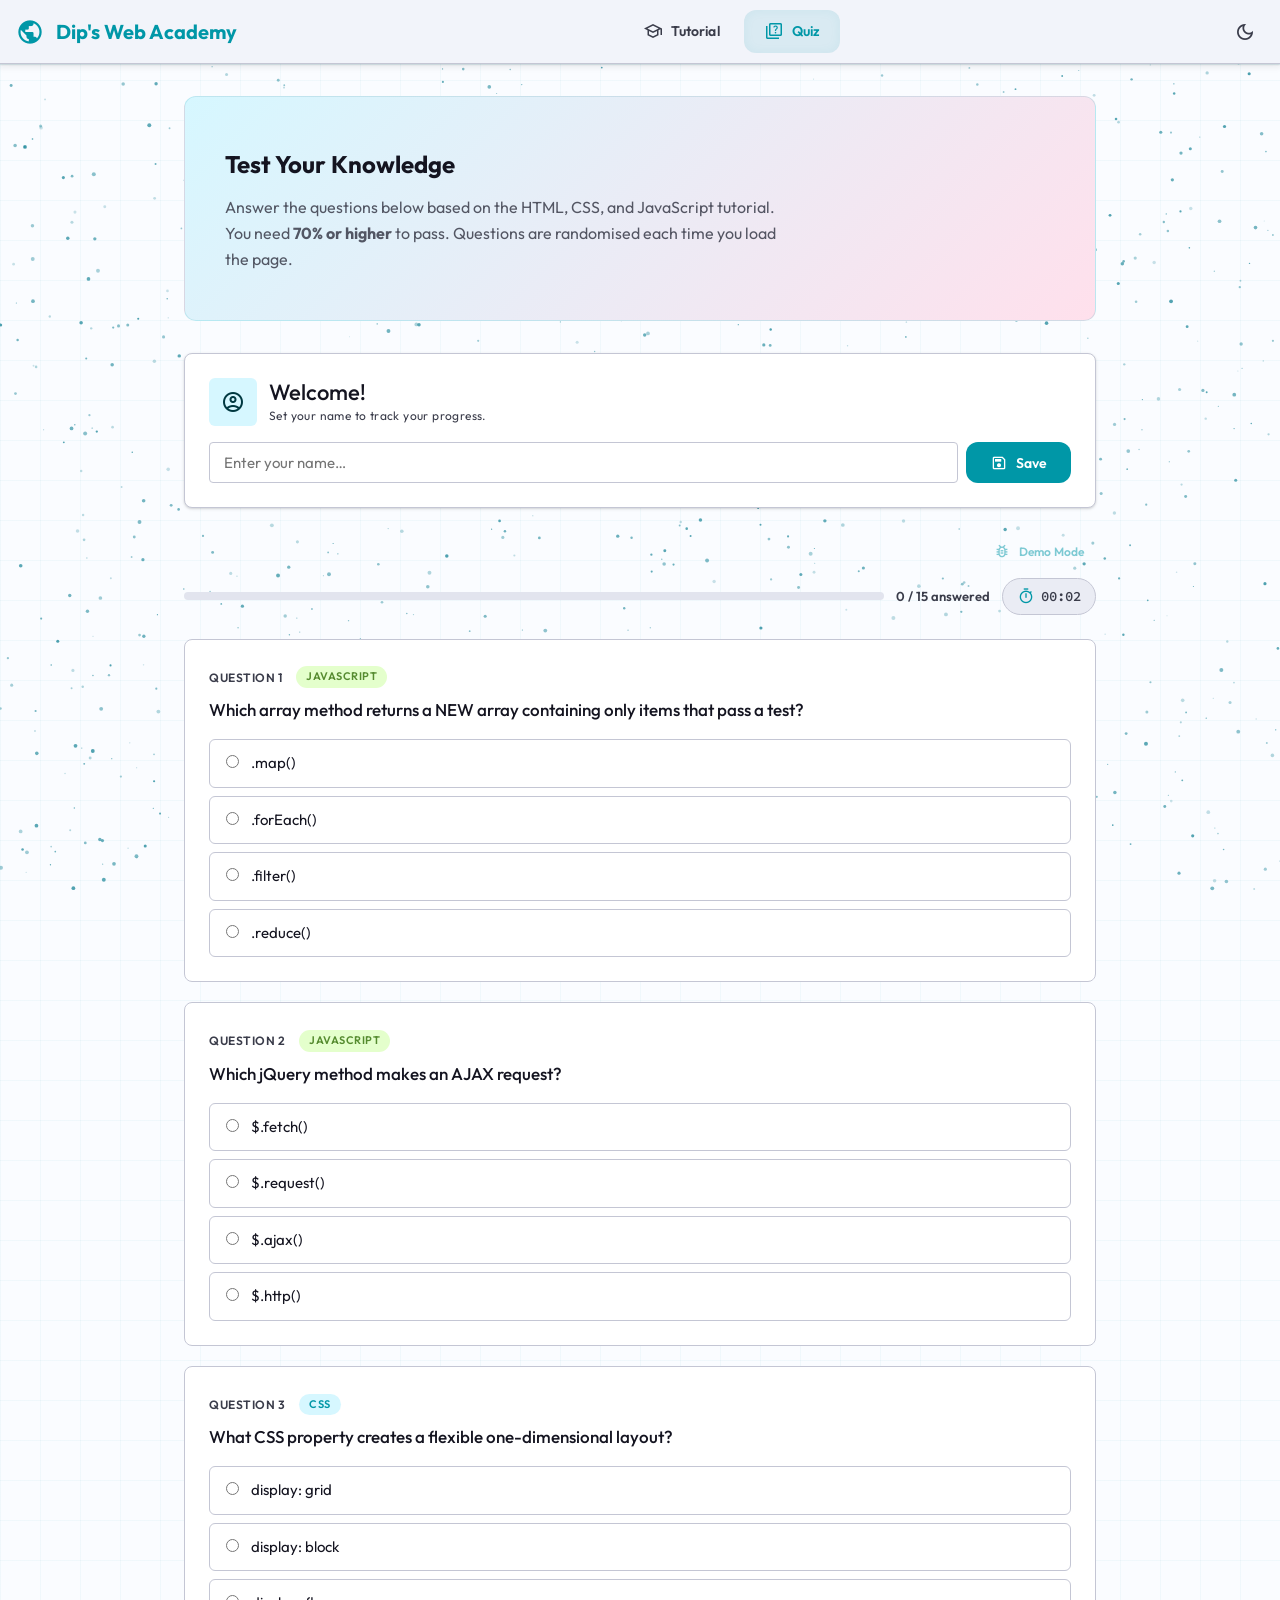
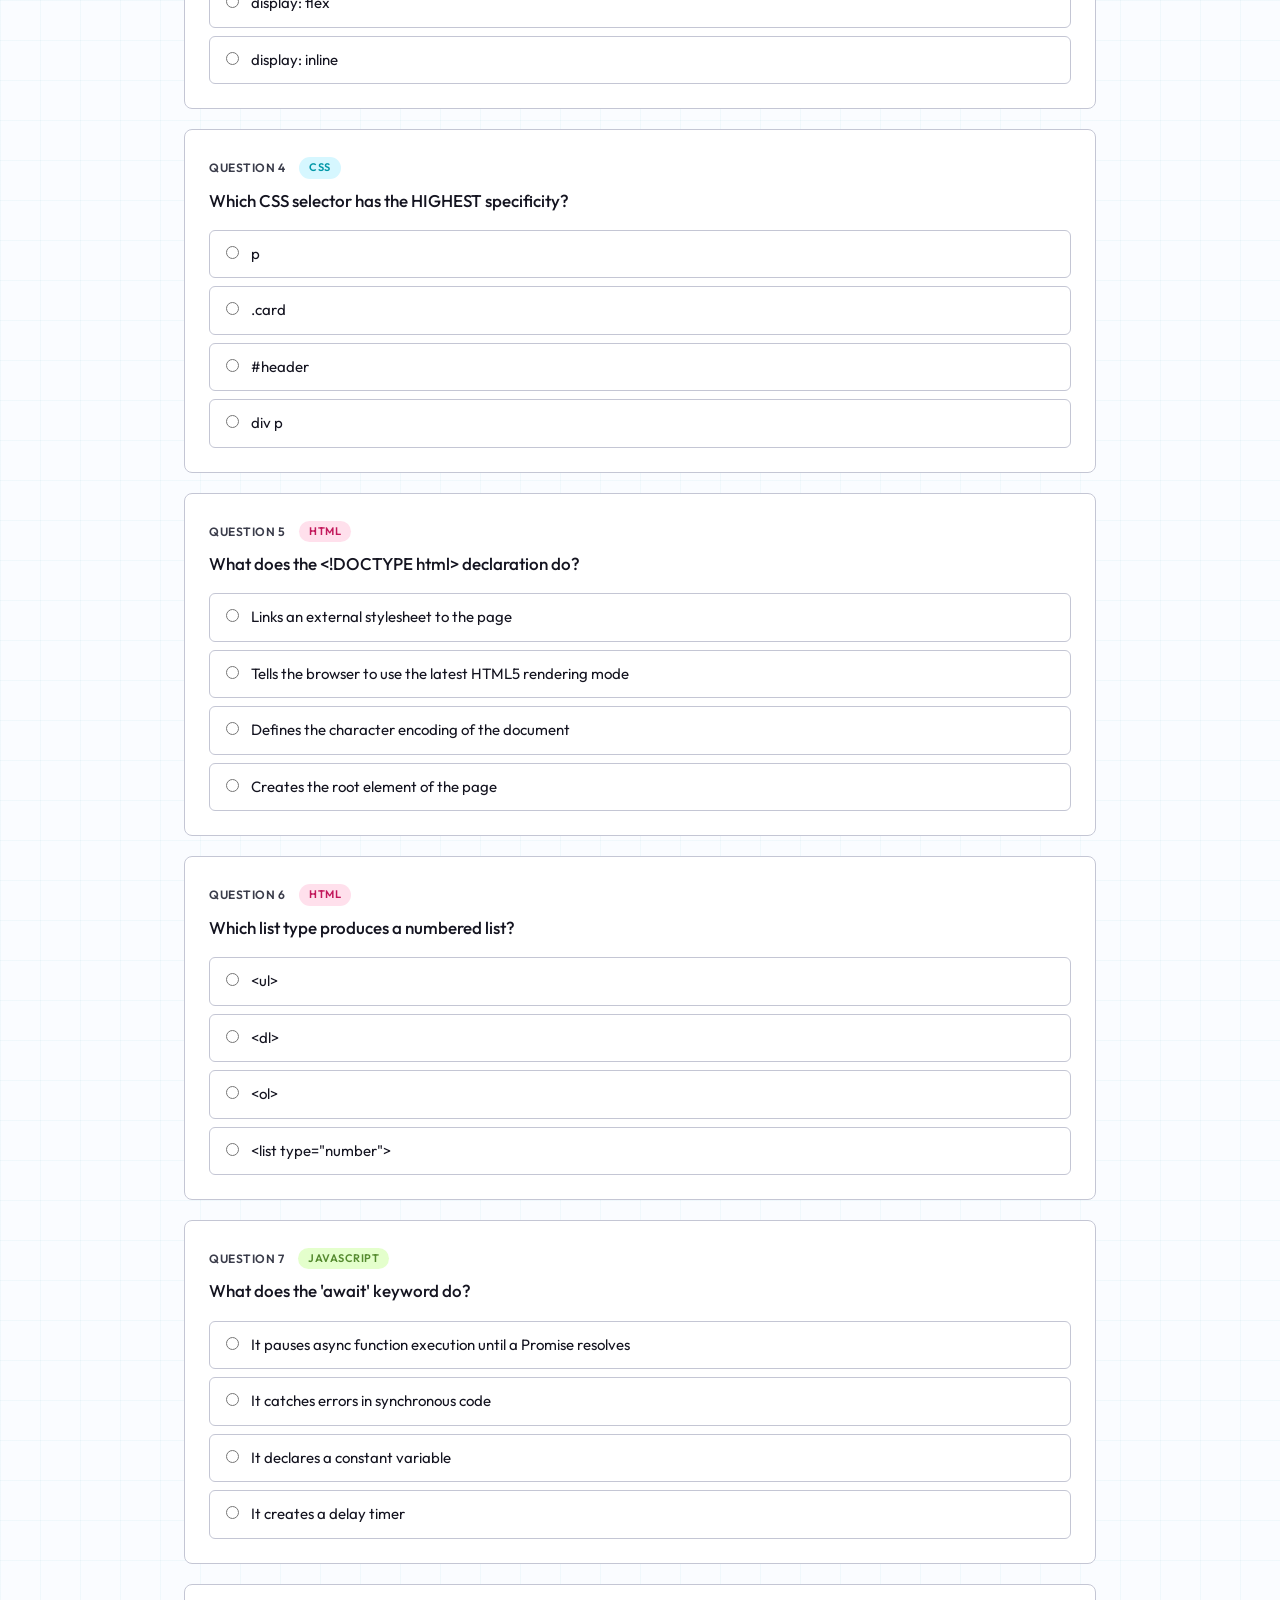
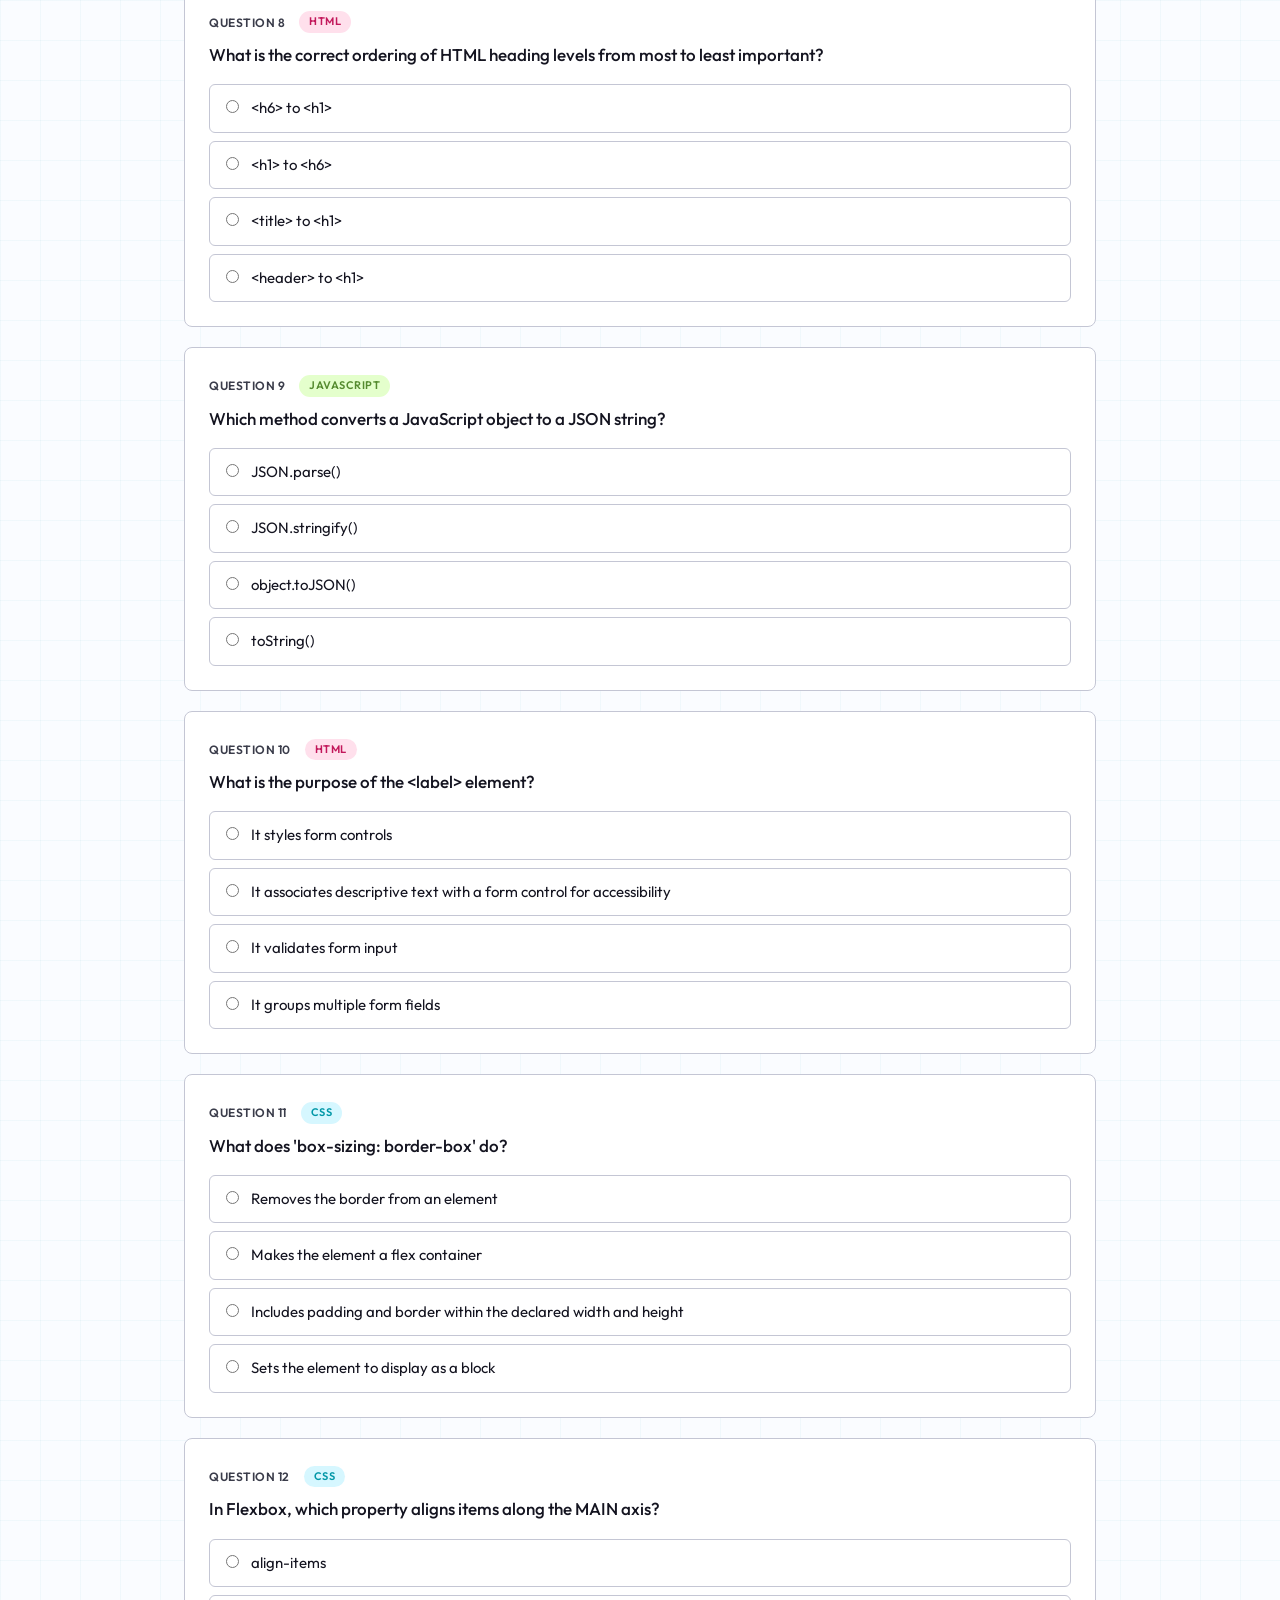
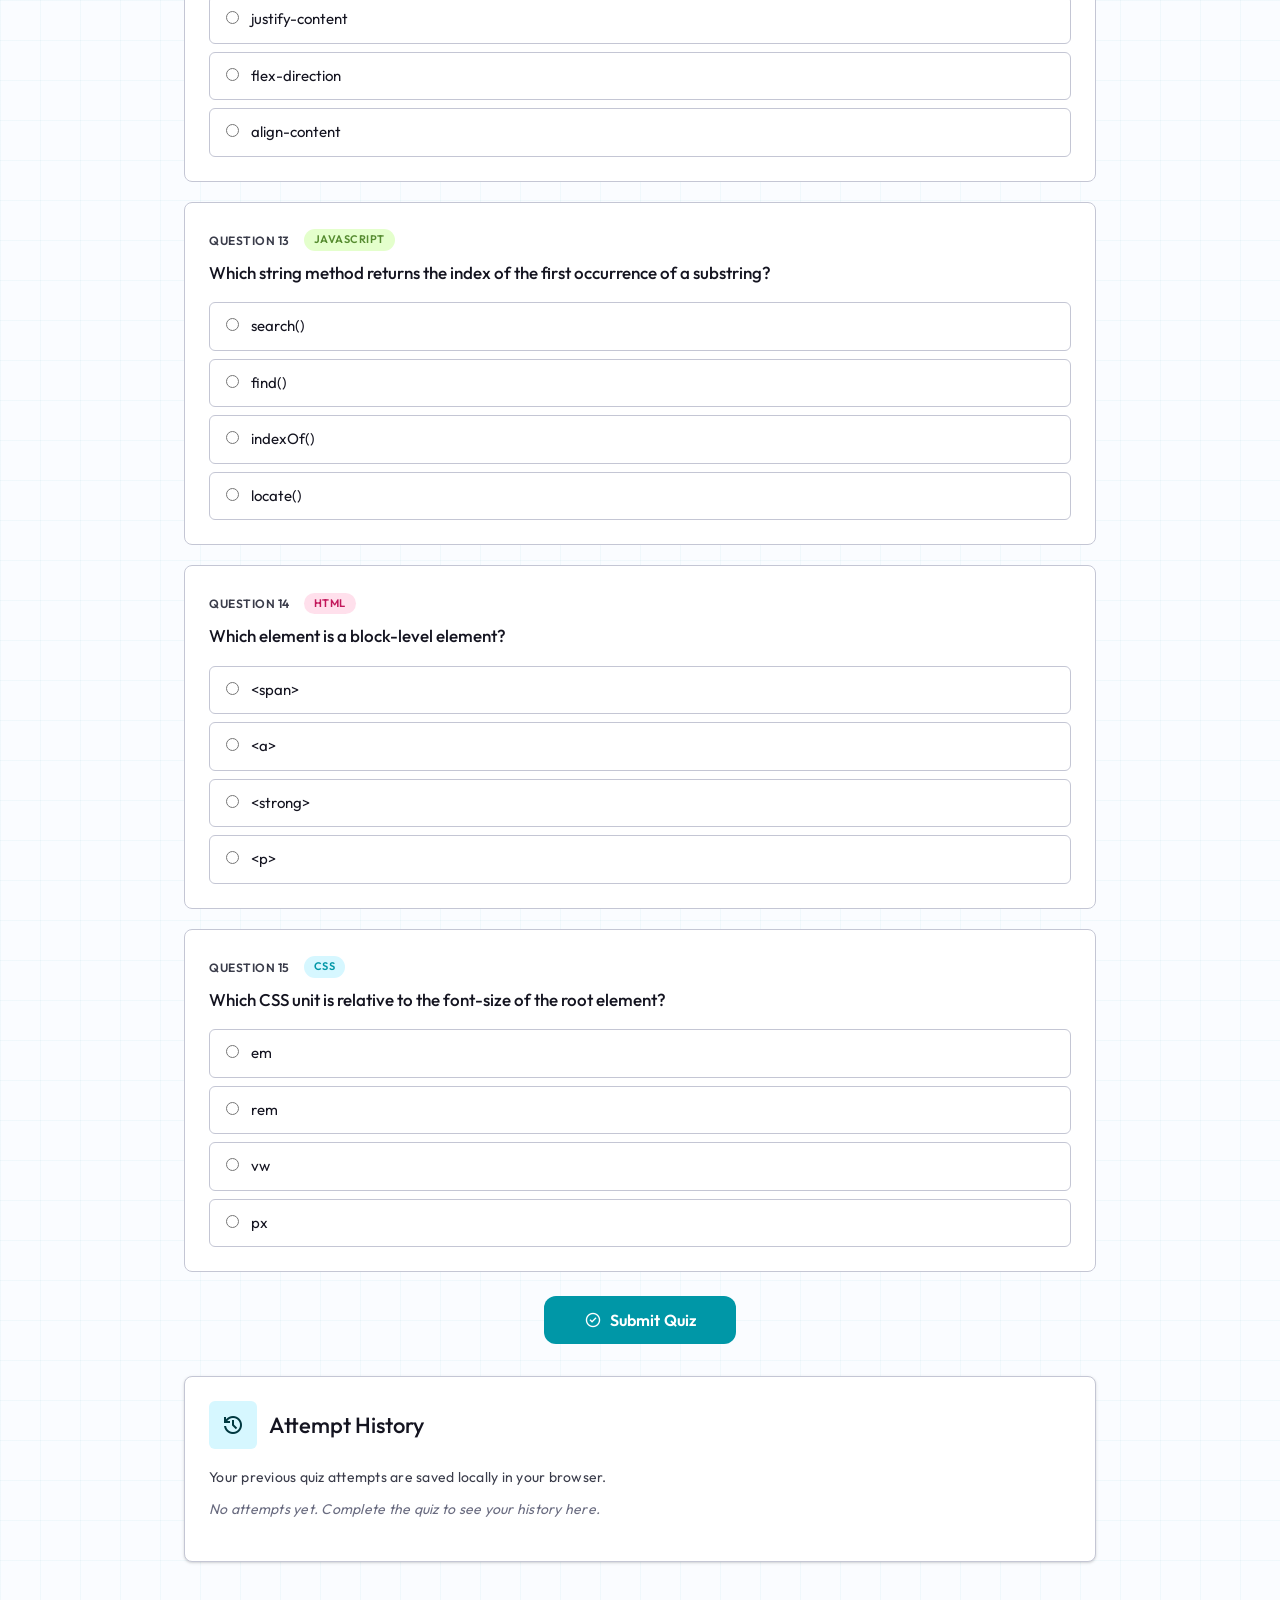
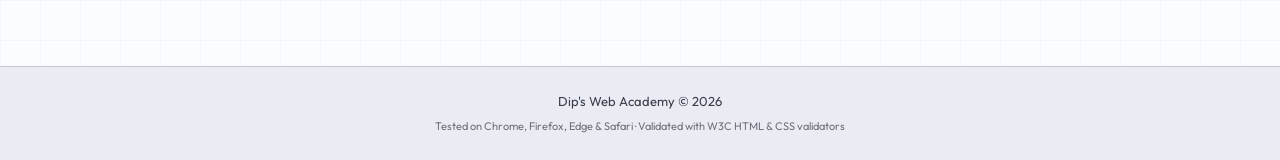
==== commit 7942cab7: "Remove the AI reflection and CV pages Drop reflection.html and cv.html with their CSS, JS and the CV" ====
--- a/quiz.html
+++ b/quiz.html
@@ -45,12 +45,6 @@
       <a href="quiz.html" class="nav-link active">
         <span class="material-symbols-outlined">quiz</span> Quiz
       </a>
-      <a href="reflection.html" class="nav-link">
-        <span class="material-symbols-outlined">psychology</span> AI Reflection
-      </a>
-      <a href="cv.html" class="nav-link">
-        <span class="material-symbols-outlined">badge</span> My CV
-      </a>
     </nav>
     <button class="theme-toggle" id="themeToggleBtn" aria-label="Toggle dark mode" title="Toggle dark mode">
       <span class="material-symbols-outlined" id="themeToggleIcon">dark_mode</span>
@@ -66,8 +60,6 @@
     <div class="mobile-drawer__header"><span class="material-symbols-outlined">public</span> Dip's Web Academy</div>
     <a href="index.html" class="nav-link"><span class="material-symbols-outlined">school</span> Tutorial</a>
     <a href="quiz.html" class="nav-link active"><span class="material-symbols-outlined">quiz</span> Quiz</a>
-    <a href="reflection.html" class="nav-link"><span class="material-symbols-outlined">psychology</span> AI Reflection</a>
-    <a href="cv.html" class="nav-link"><span class="material-symbols-outlined">badge</span> My CV</a>
   </nav>
 
   <!-- ====================================================
